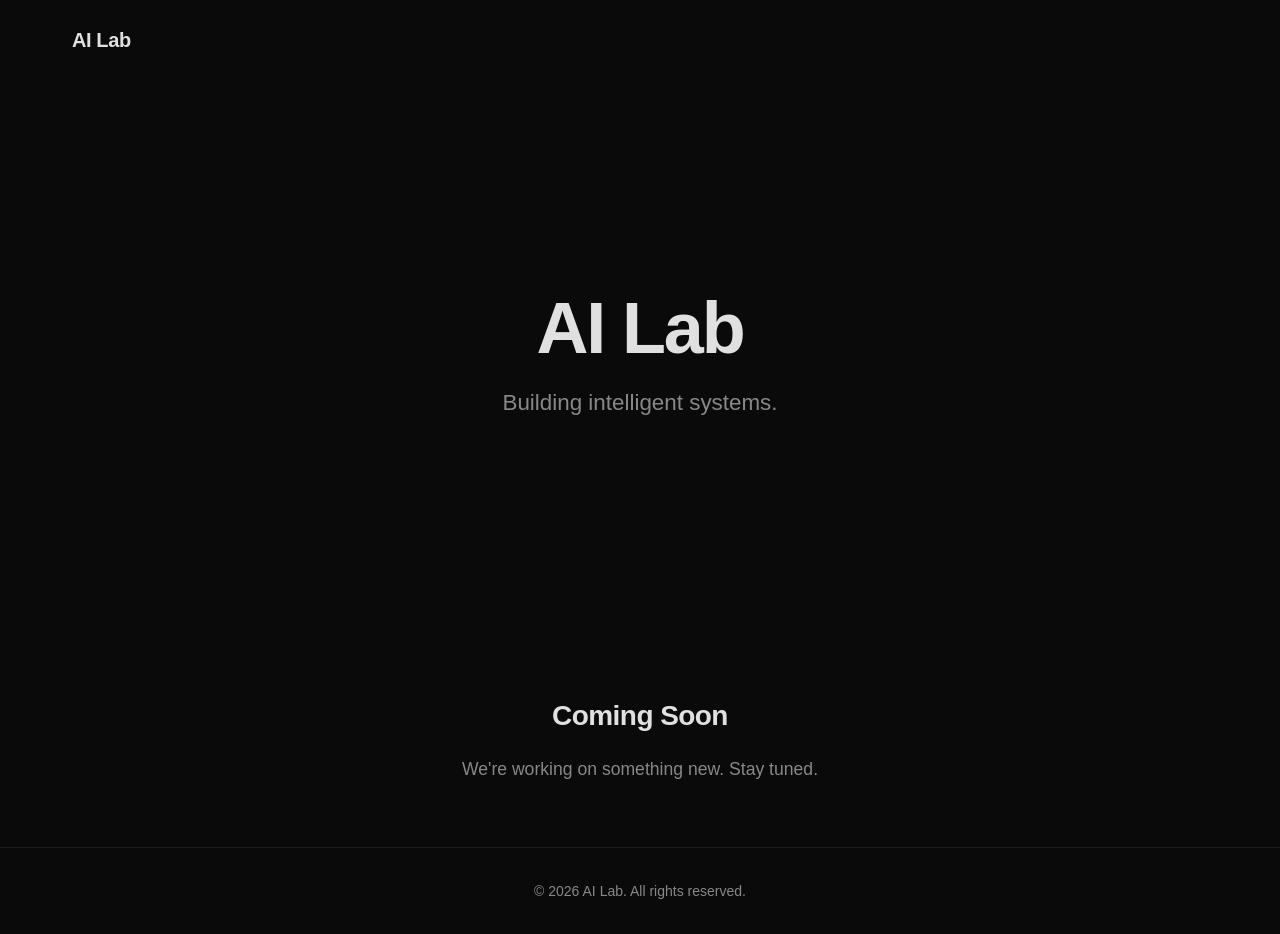
==== index.html @ d84a4713 "Initial site — pure HTML/CSS landing page" ====
<!DOCTYPE html>
<html lang="en">
<head>
  <meta charset="UTF-8">
  <meta name="viewport" content="width=device-width, initial-scale=1.0">
  <title>AI Lab</title>
  <meta name="description" content="AI Lab — Building intelligent systems.">
  <link rel="stylesheet" href="css/style.css">
</head>
<body>
  <header class="hero">
    <nav class="nav">
      <a href="/" class="nav-logo">AI Lab</a>
    </nav>
    <div class="hero-content">
      <h1>AI Lab</h1>
      <p class="hero-subtitle">Building intelligent systems.</p>
    </div>
  </header>

  <main>
    <section class="section">
      <div class="container">
        <h2>Coming Soon</h2>
        <p>We're working on something new. Stay tuned.</p>
      </div>
    </section>
  </main>

  <footer class="footer">
    <div class="container">
      <p>&copy; 2026 AI Lab. All rights reserved.</p>
    </div>
  </footer>
</body>
</html>
---- css/style.css ----
/* Reset */
*, *::before, *::after {
  margin: 0;
  padding: 0;
  box-sizing: border-box;
}

:root {
  --color-bg: #0a0a0a;
  --color-surface: #111111;
  --color-text: #e0e0e0;
  --color-text-muted: #888888;
  --color-accent: #3b82f6;
  --font-sans: -apple-system, BlinkMacSystemFont, 'Segoe UI', Roboto, sans-serif;
  --font-mono: 'SF Mono', 'Fira Code', monospace;
}

html {
  font-size: 16px;
  scroll-behavior: smooth;
}

body {
  font-family: var(--font-sans);
  background: var(--color-bg);
  color: var(--color-text);
  line-height: 1.6;
  min-height: 100vh;
  display: flex;
  flex-direction: column;
}

/* Nav */
.nav {
  display: flex;
  align-items: center;
  justify-content: space-between;
  padding: 1.5rem 2rem;
  max-width: 1200px;
  margin: 0 auto;
  width: 100%;
}

.nav-logo {
  font-size: 1.25rem;
  font-weight: 700;
  color: var(--color-text);
  text-decoration: none;
  letter-spacing: -0.02em;
}

/* Hero */
.hero {
  min-height: 70vh;
  display: flex;
  flex-direction: column;
}

.hero-content {
  flex: 1;
  display: flex;
  flex-direction: column;
  align-items: center;
  justify-content: center;
  text-align: center;
  padding: 2rem;
}

.hero h1 {
  font-size: clamp(2.5rem, 6vw, 4.5rem);
  font-weight: 800;
  letter-spacing: -0.03em;
  line-height: 1.1;
  margin-bottom: 1rem;
}

.hero-subtitle {
  font-size: clamp(1.1rem, 2vw, 1.4rem);
  color: var(--color-text-muted);
  max-width: 500px;
}

/* Sections */
.section {
  padding: 4rem 2rem;
}

.container {
  max-width: 800px;
  margin: 0 auto;
  text-align: center;
}

.container h2 {
  font-size: 1.75rem;
  font-weight: 700;
  margin-bottom: 1rem;
  letter-spacing: -0.02em;
}

.container p {
  color: var(--color-text-muted);
  font-size: 1.1rem;
}

/* Footer */
.footer {
  margin-top: auto;
  padding: 2rem;
  border-top: 1px solid #1a1a1a;
}

.footer .container {
  text-align: center;
}

.footer p {
  color: var(--color-text-muted);
  font-size: 0.875rem;
}

/* Responsive */
@media (max-width: 640px) {
  .nav {
    padding: 1rem 1.25rem;
  }

  .section {
    padding: 3rem 1.25rem;
  }
}
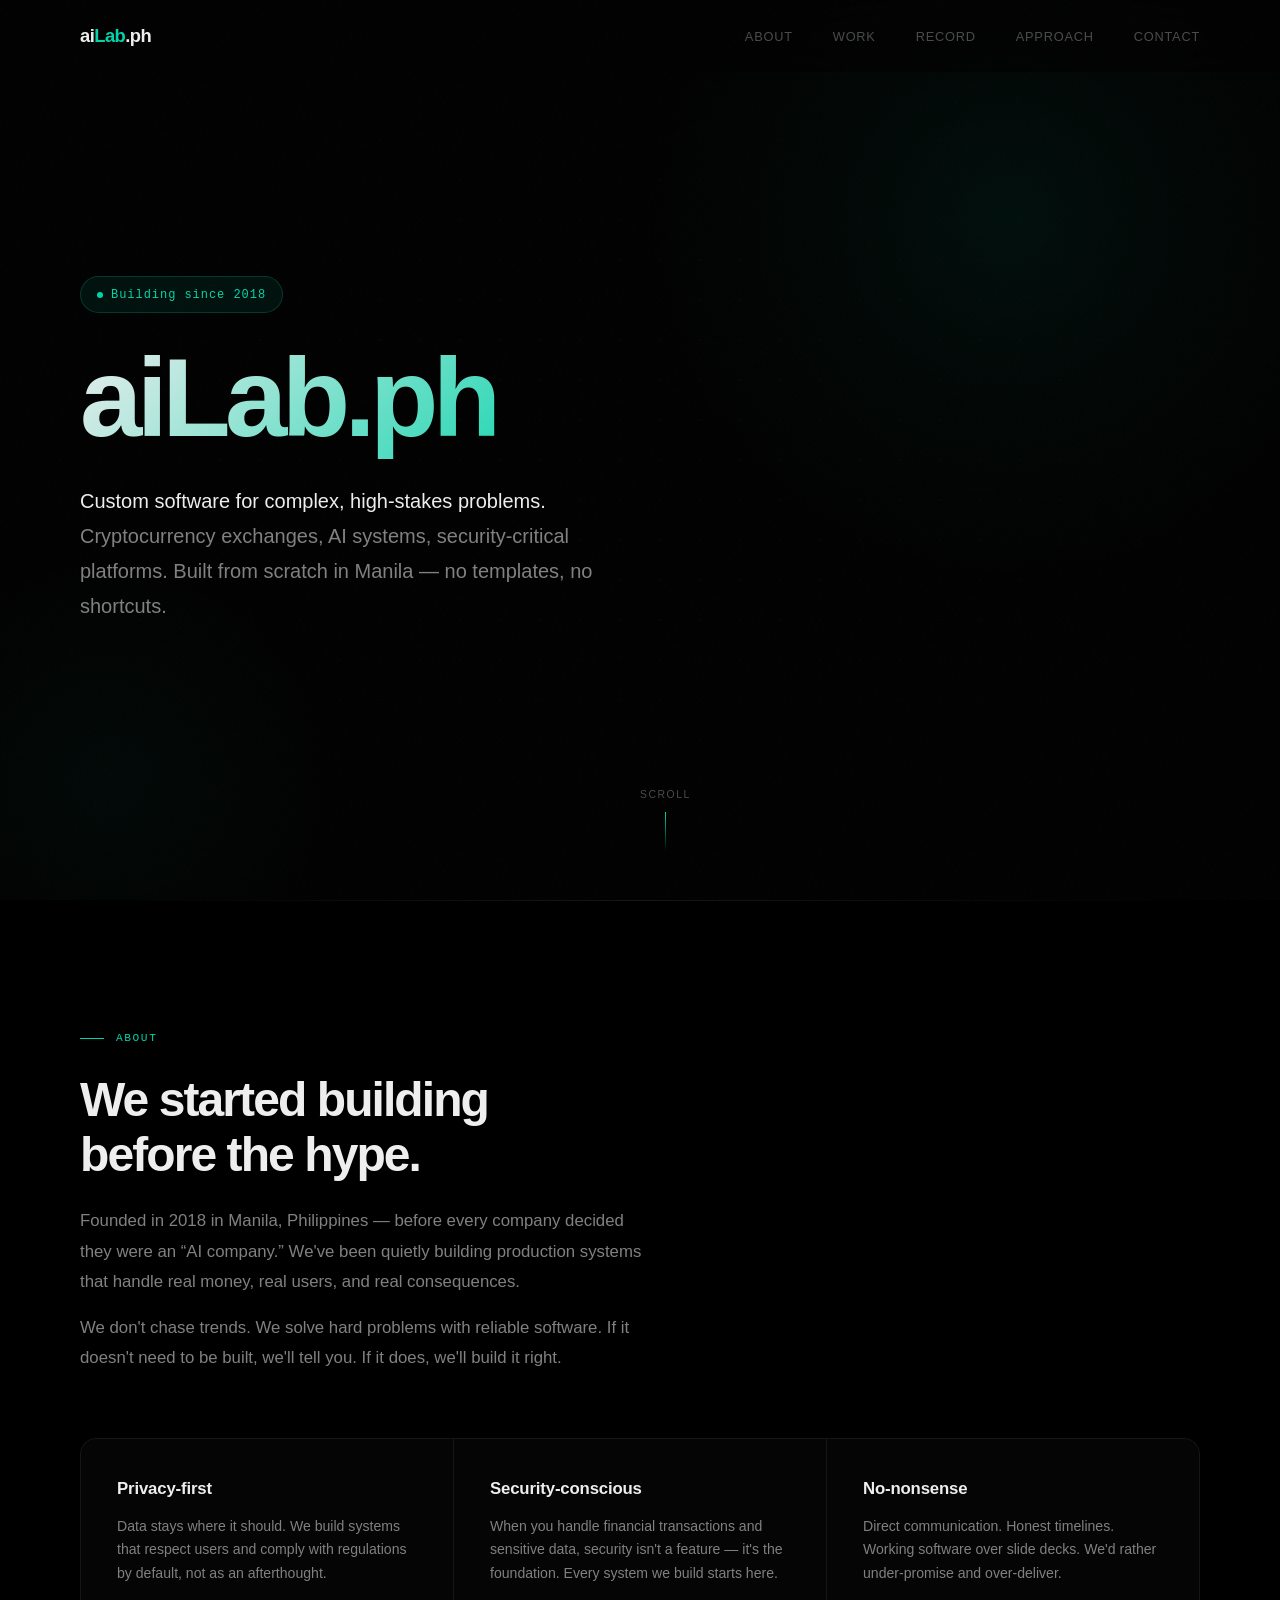
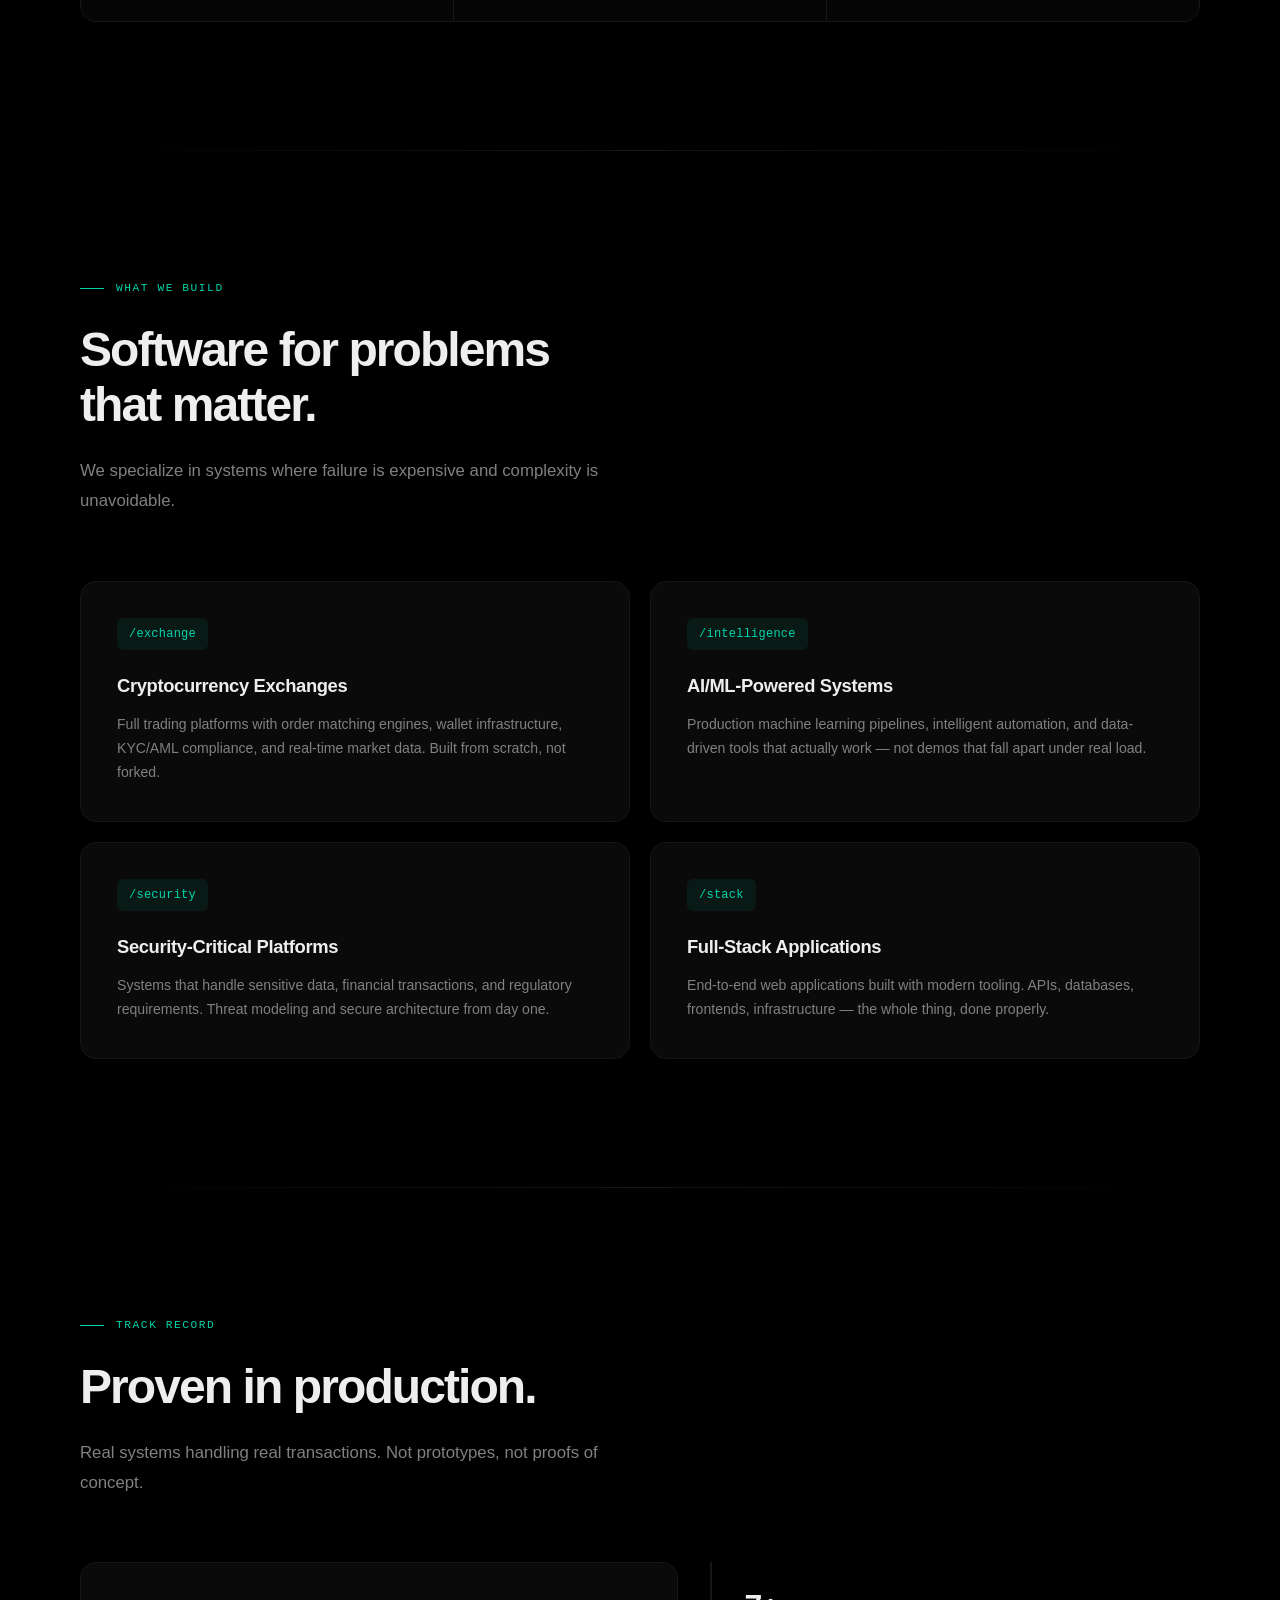
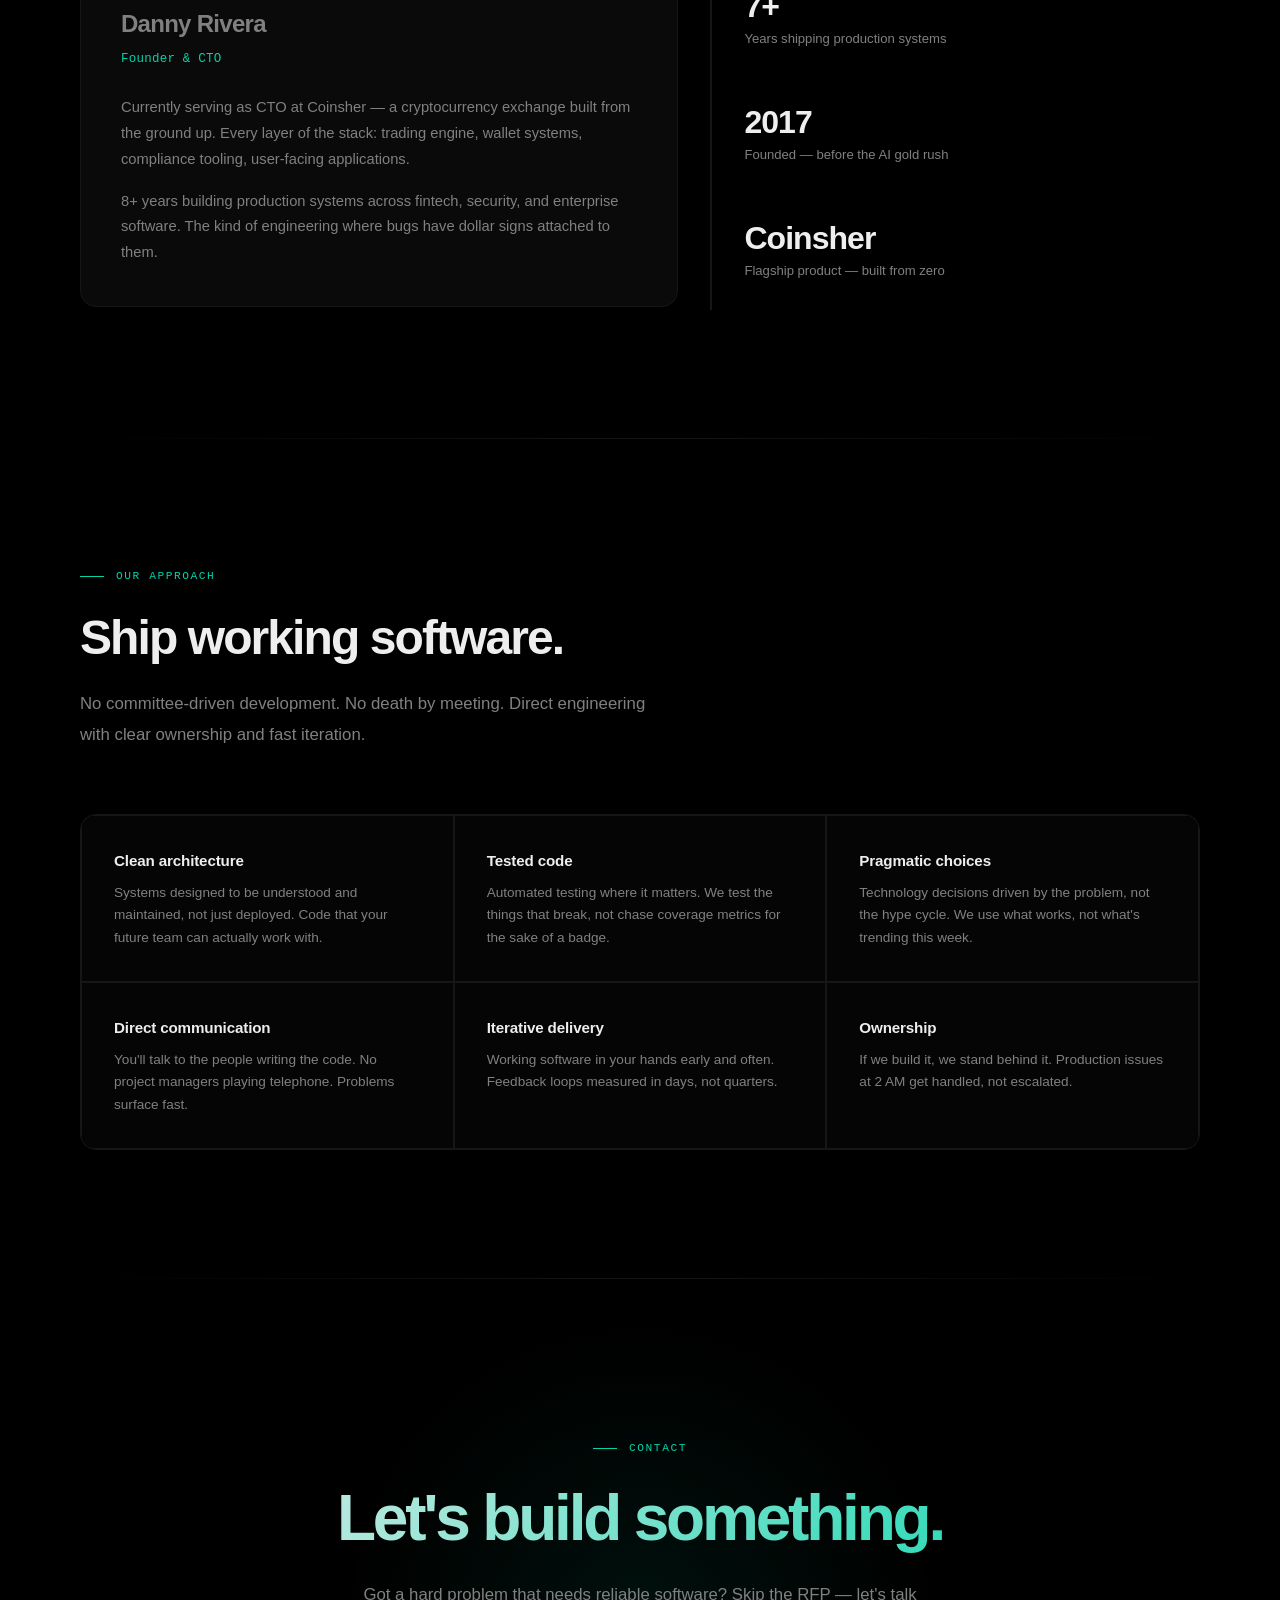
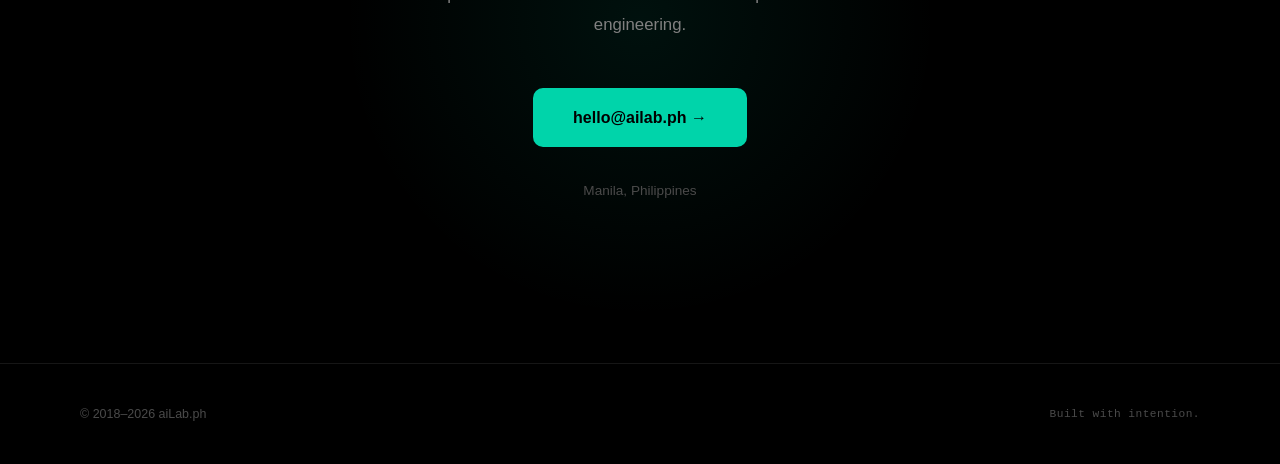
==== commit 24f9d0d5: "Initial commit: aiLab.ph single-page website Pure HTML + CSS + vanilla JS. No build step, no depende" ====
--- a/index.html
+++ b/index.html
@@ -1,36 +1,1232 @@
 <!DOCTYPE html>
 <html lang="en">
 <head>
-  <meta charset="UTF-8">
-  <meta name="viewport" content="width=device-width, initial-scale=1.0">
-  <title>AI Lab</title>
-  <meta name="description" content="AI Lab — Building intelligent systems.">
-  <link rel="stylesheet" href="css/style.css">
+    <meta charset="UTF-8">
+    <meta name="viewport" content="width=device-width, initial-scale=1.0">
+    <title>aiLab.ph — Building serious software since 2018</title>
+    <meta name="description" content="aiLab.ph builds custom software for complex, high-stakes problems. Founded 2018 in Manila, Philippines. Privacy-first, security-conscious, no-nonsense engineering.">
+    <meta name="theme-color" content="#000000">
+    <meta property="og:title" content="aiLab.ph — Building serious software since 2018">
+    <meta property="og:description" content="Custom software for complex, high-stakes problems. Privacy-first, security-conscious, no-nonsense engineering.">
+    <meta property="og:type" content="website">
+    <meta property="og:url" content="https://ailab.ph">
+    <link rel="canonical" href="https://ailab.ph">
+    <link rel="icon" href="data:image/svg+xml,<svg xmlns='http://www.w3.org/2000/svg' viewBox='0 0 32 32'><rect width='32' height='32' rx='6' fill='%23000'/><text x='16' y='22' font-size='18' font-weight='700' fill='%2300d4aa' text-anchor='middle' font-family='sans-serif'>a</text></svg>">
+    <link rel="preconnect" href="https://api.fontshare.com" crossorigin>
+    <link href="https://api.fontshare.com/v2/css?f[]=satoshi@300,400,500,700,900&display=swap" rel="stylesheet">
+    <style>
+        /* ══════════════════════════════════════════
+           aiLab.ph — Dark OLED Luxury
+           Aesthetic: Cinematic, premium, technical
+           Font: Satoshi (fontshare.com)
+           ══════════════════════════════════════════ */
+
+        *, *::before, *::after {
+            margin: 0;
+            padding: 0;
+            box-sizing: border-box;
+        }
+
+        :root {
+            --black: #000000;
+            --bg: #050505;
+            --bg-card: #0a0a0a;
+            --bg-card-hover: #0f0f0f;
+            --border: #161616;
+            --border-hover: #222222;
+            --text: #eeeeee;
+            --text-secondary: #808080;
+            --text-dim: #4a4a4a;
+            --accent: #00d4aa;
+            --accent-soft: rgba(0, 212, 170, 0.08);
+            --accent-glow: rgba(0, 212, 170, 0.15);
+            --accent-bright: #33f0c8;
+            --font: 'Satoshi', -apple-system, BlinkMacSystemFont, 'Segoe UI', sans-serif;
+            --font-mono: 'SF Mono', 'Fira Code', 'JetBrains Mono', Menlo, Consolas, monospace;
+            --max-w: 1120px;
+            --ease-out: cubic-bezier(0.16, 1, 0.3, 1);
+            --ease-spring: cubic-bezier(0.34, 1.56, 0.64, 1);
+        }
+
+        html {
+            scroll-behavior: smooth;
+            -webkit-text-size-adjust: 100%;
+        }
+
+        body {
+            font-family: var(--font);
+            background: var(--black);
+            color: var(--text);
+            line-height: 1.7;
+            font-size: 16px;
+            font-weight: 400;
+            overflow-x: hidden;
+            -webkit-font-smoothing: antialiased;
+            -moz-osx-font-smoothing: grayscale;
+        }
+
+        /* ── Film grain overlay ── */
+        body::after {
+            content: '';
+            position: fixed;
+            inset: 0;
+            pointer-events: none;
+            z-index: 9999;
+            opacity: 0.025;
+            background-image: url("data:image/svg+xml,%3Csvg viewBox='0 0 512 512' xmlns='http://www.w3.org/2000/svg'%3E%3Cfilter id='n'%3E%3CfeTurbulence type='fractalNoise' baseFrequency='0.75' numOctaves='4' stitchTiles='stitch'/%3E%3C/filter%3E%3Crect width='100%25' height='100%25' filter='url(%23n)'/%3E%3C/svg%3E");
+            background-size: 256px 256px;
+        }
+
+        /* ── Focus & accessibility ── */
+        :focus { outline: none; }
+        :focus-visible {
+            outline: 2px solid var(--accent);
+            outline-offset: 3px;
+            border-radius: 4px;
+        }
+
+        .skip-link {
+            position: absolute;
+            top: -100%;
+            left: 16px;
+            z-index: 200;
+            padding: 0.75rem 1.5rem;
+            background: var(--accent);
+            color: var(--black);
+            font-weight: 700;
+            font-size: 0.875rem;
+            border-radius: 0 0 8px 8px;
+            text-decoration: none;
+        }
+        .skip-link:focus { top: 0; }
+
+        /* ── Reveal system ── */
+        .reveal {
+            opacity: 0;
+            transform: translateY(32px);
+            transition: opacity 0.8s var(--ease-out), transform 0.8s var(--ease-out);
+        }
+        .reveal.visible {
+            opacity: 1;
+            transform: translateY(0);
+        }
+        .reveal-stagger {
+            opacity: 0;
+            transform: translateY(24px);
+            transition: opacity 0.7s var(--ease-out), transform 0.7s var(--ease-out);
+        }
+        .reveal-stagger.visible {
+            opacity: 1;
+            transform: translateY(0);
+        }
+
+        /* ══════════════════════════
+           NAVIGATION
+           ══════════════════════════ */
+        nav {
+            position: fixed;
+            top: 0;
+            left: 0;
+            right: 0;
+            z-index: 100;
+            padding: 0 2rem;
+            height: 72px;
+            display: flex;
+            align-items: center;
+            background: rgba(0, 0, 0, 0.6);
+            backdrop-filter: blur(20px) saturate(1.8);
+            -webkit-backdrop-filter: blur(20px) saturate(1.8);
+            border-bottom: 1px solid transparent;
+            transition: background 0.4s ease, border-color 0.4s ease;
+        }
+
+        nav.scrolled {
+            background: rgba(0, 0, 0, 0.9);
+            border-bottom-color: var(--border);
+        }
+
+        .nav-inner {
+            max-width: var(--max-w);
+            margin: 0 auto;
+            width: 100%;
+            display: flex;
+            justify-content: space-between;
+            align-items: center;
+        }
+
+        .logo {
+            font-size: 1.15rem;
+            font-weight: 700;
+            letter-spacing: -0.03em;
+            color: var(--text);
+            text-decoration: none;
+            padding: 0.5rem 0;
+            min-height: 44px;
+            display: flex;
+            align-items: center;
+        }
+        .logo:hover { opacity: 0.8; }
+        .logo span { color: var(--accent); }
+
+        .nav-links {
+            display: flex;
+            gap: 2.5rem;
+            list-style: none;
+        }
+
+        .nav-links a {
+            color: var(--text-dim);
+            text-decoration: none;
+            font-size: 0.8rem;
+            font-weight: 500;
+            letter-spacing: 0.06em;
+            text-transform: uppercase;
+            transition: color 0.3s ease;
+            position: relative;
+        }
+
+        .nav-links a::after {
+            content: '';
+            position: absolute;
+            bottom: -4px;
+            left: 0;
+            width: 0;
+            height: 1px;
+            background: var(--accent);
+            transition: width 0.3s var(--ease-out);
+        }
+
+        .nav-links a:hover { color: var(--text); }
+        .nav-links a:hover::after { width: 100%; }
+        .nav-links a.active { color: var(--accent); }
+        .nav-links a.active::after { width: 100%; }
+
+        /* ══════════════════════════
+           HERO — Cinematic entrance
+           ══════════════════════════ */
+        .hero {
+            min-height: 100vh;
+            display: flex;
+            align-items: center;
+            position: relative;
+            overflow: hidden;
+            padding: 0 2rem;
+        }
+
+        /* Animated mesh gradient */
+        .hero::before {
+            content: '';
+            position: absolute;
+            top: -20%;
+            right: -10%;
+            width: 800px;
+            height: 800px;
+            background: radial-gradient(
+                ellipse at center,
+                rgba(0, 212, 170, 0.07) 0%,
+                rgba(0, 212, 170, 0.03) 30%,
+                transparent 70%
+            );
+            animation: meshFloat 12s ease-in-out infinite alternate;
+            pointer-events: none;
+        }
+
+        .hero::after {
+            content: '';
+            position: absolute;
+            bottom: -20%;
+            left: -15%;
+            width: 600px;
+            height: 600px;
+            background: radial-gradient(
+                ellipse at center,
+                rgba(0, 212, 170, 0.04) 0%,
+                transparent 60%
+            );
+            animation: meshFloat 10s ease-in-out 2s infinite alternate-reverse;
+            pointer-events: none;
+        }
+
+        @keyframes meshFloat {
+            0% { transform: translate(0, 0) scale(1); opacity: 0.6; }
+            100% { transform: translate(30px, -20px) scale(1.1); opacity: 1; }
+        }
+
+        /* Dot grid */
+        .hero-grid {
+            position: absolute;
+            inset: 0;
+            background-image: radial-gradient(circle, rgba(255,255,255,0.02) 1px, transparent 1px);
+            background-size: 40px 40px;
+            mask-image: radial-gradient(ellipse 70% 60% at 50% 50%, black 30%, transparent 100%);
+            -webkit-mask-image: radial-gradient(ellipse 70% 60% at 50% 50%, black 30%, transparent 100%);
+            pointer-events: none;
+        }
+
+        .hero-content {
+            position: relative;
+            z-index: 1;
+            max-width: var(--max-w);
+            margin: 0 auto;
+            width: 100%;
+            padding: 6rem 0;
+        }
+
+        /* Hero entrance */
+        .hero .badge,
+        .hero h1,
+        .hero .tagline {
+            opacity: 0;
+            transform: translateY(24px);
+        }
+
+        .hero.loaded .badge {
+            animation: fadeUp 0.9s var(--ease-out) 0.1s forwards;
+        }
+        .hero.loaded h1 {
+            animation: fadeUp 0.9s var(--ease-out) 0.3s forwards;
+        }
+        .hero.loaded .tagline {
+            animation: fadeUp 0.9s var(--ease-out) 0.6s forwards;
+        }
+
+        @keyframes fadeUp {
+            to { opacity: 1; transform: translateY(0); }
+        }
+
+        .hero .badge {
+            display: inline-flex;
+            align-items: center;
+            gap: 0.5rem;
+            font-family: var(--font-mono);
+            font-size: 0.75rem;
+            letter-spacing: 0.08em;
+            color: var(--accent);
+            padding: 0.45rem 1rem;
+            border: 1px solid rgba(0, 212, 170, 0.2);
+            border-radius: 100px;
+            background: var(--accent-soft);
+            margin-bottom: 2rem;
+        }
+
+        .badge-dot {
+            width: 6px;
+            height: 6px;
+            border-radius: 50%;
+            background: var(--accent);
+            animation: pulse 2s ease-in-out infinite;
+        }
+
+        @keyframes pulse {
+            0%, 100% { opacity: 1; }
+            50% { opacity: 0.3; }
+        }
+
+        .hero h1 {
+            font-size: clamp(3.5rem, 9vw, 7rem);
+            font-weight: 900;
+            letter-spacing: -0.05em;
+            line-height: 0.95;
+            margin-bottom: 2rem;
+            max-width: 800px;
+        }
+
+        .hero h1 .text-gradient {
+            background: linear-gradient(135deg, var(--text) 0%, var(--accent) 40%, var(--accent-bright) 60%, var(--text) 100%);
+            background-size: 300% 300%;
+            -webkit-background-clip: text;
+            -webkit-text-fill-color: transparent;
+            background-clip: text;
+            animation: shimmer 8s ease-in-out infinite;
+        }
+
+        @keyframes shimmer {
+            0%, 100% { background-position: 0% 50%; }
+            50% { background-position: 100% 50%; }
+        }
+
+        .hero .tagline {
+            font-size: clamp(1.05rem, 2vw, 1.25rem);
+            font-weight: 400;
+            color: var(--text-secondary);
+            max-width: 520px;
+            line-height: 1.75;
+        }
+
+        .hero .tagline strong {
+            color: var(--text);
+            font-weight: 500;
+        }
+
+        /* ── Scroll indicator ── */
+        .scroll-hint {
+            position: absolute;
+            bottom: 3rem;
+            left: 50%;
+            transform: translateX(-50%);
+            display: flex;
+            flex-direction: column;
+            align-items: center;
+            gap: 0.5rem;
+            opacity: 0;
+            animation: fadeUp 1s var(--ease-out) 1.2s forwards;
+        }
+
+        .scroll-hint span {
+            font-size: 0.65rem;
+            font-weight: 500;
+            letter-spacing: 0.15em;
+            text-transform: uppercase;
+            color: var(--text-dim);
+        }
+
+        .scroll-line {
+            width: 1px;
+            height: 40px;
+            background: linear-gradient(to bottom, var(--accent), transparent);
+            animation: scrollPulse 2s ease-in-out infinite;
+        }
+
+        @keyframes scrollPulse {
+            0%, 100% { opacity: 0.3; transform: scaleY(0.6); transform-origin: top; }
+            50% { opacity: 1; transform: scaleY(1); }
+        }
+
+        /* ══════════════════════════
+           SECTIONS — Common
+           ══════════════════════════ */
+        section {
+            padding: 8rem 2rem;
+            position: relative;
+        }
+
+        .container {
+            max-width: var(--max-w);
+            margin: 0 auto;
+        }
+
+        .section-label {
+            font-family: var(--font-mono);
+            font-size: 0.7rem;
+            font-weight: 500;
+            color: var(--accent);
+            text-transform: uppercase;
+            letter-spacing: 0.14em;
+            margin-bottom: 1.5rem;
+            display: flex;
+            align-items: center;
+            gap: 0.75rem;
+        }
+
+        .section-label::before {
+            content: '';
+            width: 24px;
+            height: 1px;
+            background: var(--accent);
+        }
+
+        .section-heading {
+            font-size: clamp(2rem, 4.5vw, 3rem);
+            font-weight: 700;
+            letter-spacing: -0.04em;
+            line-height: 1.15;
+            margin-bottom: 1.5rem;
+        }
+
+        .section-text {
+            color: var(--text-secondary);
+            max-width: 580px;
+            font-size: 1.05rem;
+            line-height: 1.8;
+        }
+
+        .section-text + .section-text {
+            margin-top: 1rem;
+        }
+
+        /* ── Divider ── */
+        .divider {
+            max-width: var(--max-w);
+            margin: 0 auto;
+            height: 1px;
+            background: linear-gradient(90deg, transparent, var(--border) 50%, transparent);
+        }
+
+        /* ══════════════════════════
+           ABOUT
+           ══════════════════════════ */
+        .about .highlights {
+            display: grid;
+            grid-template-columns: repeat(3, 1fr);
+            gap: 1px;
+            margin-top: 4rem;
+            background: var(--border);
+            border: 1px solid var(--border);
+            border-radius: 16px;
+            overflow: hidden;
+        }
+
+        .highlight-card {
+            padding: 2.25rem;
+            background: var(--bg);
+            position: relative;
+            overflow: hidden;
+            transition: background 0.4s ease;
+        }
+
+        .highlight-card::before {
+            content: '';
+            position: absolute;
+            inset: 0;
+            background: radial-gradient(
+                600px circle at var(--mouse-x, 50%) var(--mouse-y, 50%),
+                var(--accent-soft),
+                transparent 50%
+            );
+            opacity: 0;
+            transition: opacity 0.4s ease;
+            pointer-events: none;
+        }
+
+        .highlight-card:hover { background: var(--bg-card); }
+        .highlight-card:hover::before { opacity: 1; }
+
+        .highlight-card h3 {
+            font-size: 1.05rem;
+            font-weight: 700;
+            margin-bottom: 0.75rem;
+            color: var(--text);
+            letter-spacing: -0.01em;
+        }
+
+        .highlight-card p {
+            font-size: 0.88rem;
+            color: var(--text-secondary);
+            line-height: 1.65;
+        }
+
+        /* ══════════════════════════
+           WHAT WE BUILD
+           ══════════════════════════ */
+        .builds-grid {
+            display: grid;
+            grid-template-columns: repeat(2, 1fr);
+            gap: 1.25rem;
+            margin-top: 4rem;
+        }
+
+        .build-item {
+            padding: 2.25rem;
+            background: var(--bg-card);
+            border: 1px solid var(--border);
+            border-radius: 16px;
+            position: relative;
+            overflow: hidden;
+            transition: border-color 0.4s ease, transform 0.4s var(--ease-out), box-shadow 0.4s ease;
+        }
+
+        .build-item::before {
+            content: '';
+            position: absolute;
+            inset: 0;
+            background: radial-gradient(
+                500px circle at var(--mouse-x, 50%) var(--mouse-y, 50%),
+                var(--accent-soft),
+                transparent 45%
+            );
+            opacity: 0;
+            transition: opacity 0.4s ease;
+            pointer-events: none;
+        }
+
+        .build-item:hover {
+            border-color: var(--border-hover);
+            transform: translateY(-4px);
+            box-shadow: 0 16px 48px rgba(0, 0, 0, 0.5), 0 0 0 1px var(--border-hover);
+        }
+
+        .build-item:hover::before { opacity: 1; }
+
+        .build-icon {
+            font-family: var(--font-mono);
+            font-size: 0.75rem;
+            font-weight: 500;
+            color: var(--accent);
+            padding: 0.35rem 0.75rem;
+            background: var(--accent-soft);
+            border-radius: 6px;
+            display: inline-block;
+            margin-bottom: 1.25rem;
+            letter-spacing: 0.02em;
+        }
+
+        .build-item h3 {
+            font-size: 1.15rem;
+            font-weight: 700;
+            margin-bottom: 0.75rem;
+            letter-spacing: -0.02em;
+        }
+
+        .build-item p {
+            font-size: 0.88rem;
+            color: var(--text-secondary);
+            line-height: 1.7;
+        }
+
+        /* ══════════════════════════
+           TRACK RECORD
+           ══════════════════════════ */
+        .record-content {
+            display: grid;
+            grid-template-columns: 1.1fr 0.9fr;
+            gap: 2rem;
+            margin-top: 4rem;
+            align-items: start;
+        }
+
+        .profile {
+            padding: 2.5rem;
+            background: var(--bg-card);
+            border: 1px solid var(--border);
+            border-radius: 16px;
+            transition: border-color 0.3s ease;
+        }
+
+        .profile:hover { border-color: var(--border-hover); }
+
+        .profile .name {
+            font-size: 1.5rem;
+            font-weight: 700;
+            letter-spacing: -0.03em;
+            margin-bottom: 0.25rem;
+        }
+
+        .profile .role {
+            font-family: var(--font-mono);
+            font-size: 0.78rem;
+            font-weight: 500;
+            color: var(--accent);
+            letter-spacing: 0.02em;
+            margin-bottom: 1.5rem;
+        }
+
+        .profile p {
+            font-size: 0.92rem;
+            color: var(--text-secondary);
+            line-height: 1.75;
+        }
+
+        .stats {
+            display: flex;
+            flex-direction: column;
+            gap: 0;
+        }
+
+        .stat-item {
+            padding: 1.75rem 2rem;
+            border-left: 2px solid var(--border);
+            transition: border-color 0.3s ease, transform 0.3s var(--ease-out);
+        }
+
+        .stat-item:hover {
+            border-left-color: var(--accent);
+            transform: translateX(6px);
+        }
+
+        .stat-value {
+            font-size: 2rem;
+            font-weight: 900;
+            color: var(--text);
+            letter-spacing: -0.03em;
+            line-height: 1;
+            font-variant-numeric: tabular-nums;
+        }
+
+        .stat-label {
+            font-size: 0.82rem;
+            color: var(--text-secondary);
+            margin-top: 0.35rem;
+        }
+
+        /* ══════════════════════════
+           APPROACH
+           ══════════════════════════ */
+        .approach-list {
+            margin-top: 4rem;
+            display: grid;
+            grid-template-columns: repeat(3, 1fr);
+            gap: 0;
+            border: 1px solid var(--border);
+            border-radius: 16px;
+            overflow: hidden;
+            background: var(--border);
+        }
+
+        .approach-item {
+            padding: 2rem;
+            background: var(--bg);
+            border: 0.5px solid var(--border);
+            transition: background 0.3s ease;
+        }
+
+        .approach-item:hover {
+            background: var(--bg-card);
+        }
+
+        .approach-item h3 {
+            font-size: 0.95rem;
+            font-weight: 700;
+            margin-bottom: 0.5rem;
+            letter-spacing: -0.01em;
+            transition: color 0.3s ease;
+        }
+
+        .approach-item:hover h3 {
+            color: var(--accent);
+        }
+
+        .approach-item p {
+            font-size: 0.85rem;
+            color: var(--text-secondary);
+            line-height: 1.65;
+        }
+
+        /* ══════════════════════════
+           CONTACT — Cinematic CTA
+           ══════════════════════════ */
+        .contact {
+            text-align: center;
+            padding: 10rem 2rem;
+            position: relative;
+            overflow: hidden;
+        }
+
+        .contact::before {
+            content: '';
+            position: absolute;
+            top: 50%;
+            left: 50%;
+            transform: translate(-50%, -50%);
+            width: 600px;
+            height: 600px;
+            background: radial-gradient(circle, var(--accent-soft) 0%, transparent 70%);
+            pointer-events: none;
+        }
+
+        .contact .container {
+            position: relative;
+            z-index: 1;
+        }
+
+        .contact .section-label {
+            justify-content: center;
+        }
+
+        .contact .section-heading {
+            font-size: clamp(2.5rem, 6vw, 4rem);
+            letter-spacing: -0.05em;
+            background: linear-gradient(135deg, var(--text), var(--accent));
+            -webkit-background-clip: text;
+            -webkit-text-fill-color: transparent;
+            background-clip: text;
+        }
+
+        .contact .section-text {
+            margin: 0 auto 3rem;
+            text-align: center;
+        }
+
+        .contact-email {
+            display: inline-flex;
+            align-items: center;
+            gap: 0.5rem;
+            font-size: 1rem;
+            font-weight: 600;
+            color: var(--black);
+            background: var(--accent);
+            text-decoration: none;
+            padding: 1rem 2.5rem;
+            border-radius: 10px;
+            transition: transform 0.3s var(--ease-out), box-shadow 0.3s ease, background 0.3s ease;
+        }
+
+        .contact-email:hover {
+            transform: translateY(-2px);
+            background: var(--accent-bright);
+            box-shadow: 0 0 40px rgba(0, 212, 170, 0.3), 0 8px 32px rgba(0, 0, 0, 0.4);
+        }
+
+        .contact .location {
+            margin-top: 2rem;
+            font-size: 0.85rem;
+            color: var(--text-dim);
+            font-weight: 500;
+        }
+
+        /* ══════════════════════════
+           FOOTER
+           ══════════════════════════ */
+        footer {
+            padding: 2.5rem 2rem;
+            border-top: 1px solid var(--border);
+        }
+
+        .footer-inner {
+            max-width: var(--max-w);
+            margin: 0 auto;
+            display: flex;
+            justify-content: space-between;
+            align-items: center;
+        }
+
+        .copyright {
+            font-size: 0.78rem;
+            color: var(--text-dim);
+            font-weight: 500;
+        }
+
+        .built-with {
+            font-size: 0.7rem;
+            color: var(--text-dim);
+            font-family: var(--font-mono);
+            letter-spacing: 0.04em;
+        }
+
+        /* ══════════════════════════
+           RESPONSIVE — Tablet
+           ══════════════════════════ */
+        @media (max-width: 900px) {
+            section { padding: 6rem 1.5rem; }
+
+            .about .highlights {
+                grid-template-columns: 1fr;
+            }
+
+            .builds-grid {
+                grid-template-columns: 1fr;
+            }
+
+            .record-content {
+                grid-template-columns: 1fr;
+                gap: 2rem;
+            }
+
+            .approach-list {
+                grid-template-columns: repeat(2, 1fr);
+            }
+
+            .contact { padding: 7rem 1.5rem; }
+        }
+
+        @media (max-width: 680px) {
+            nav .nav-links { display: none; }
+        }
+
+        /* ══════════════════════════
+           RESPONSIVE — Mobile
+           ══════════════════════════ */
+        @media (max-width: 480px) {
+            section { padding: 4.5rem 1.25rem; }
+            nav { padding: 0 1.25rem; }
+
+            .hero {
+                min-height: auto;
+                padding-top: 8rem;
+                padding-bottom: 4rem;
+            }
+
+            .hero h1 {
+                font-size: clamp(2.5rem, 12vw, 3.5rem);
+            }
+
+            .approach-list {
+                grid-template-columns: 1fr;
+            }
+
+            .footer-inner {
+                flex-direction: column;
+                gap: 0.75rem;
+                text-align: center;
+            }
+
+            .contact { padding: 5rem 1.25rem; }
+        }
+
+        /* ══════════════════════════
+           prefers-reduced-motion
+           ══════════════════════════ */
+        @media (prefers-reduced-motion: reduce) {
+            *, *::before, *::after {
+                animation-duration: 0.01ms !important;
+                animation-iteration-count: 1 !important;
+                transition-duration: 0.01ms !important;
+            }
+            html { scroll-behavior: auto; }
+            .reveal, .reveal-stagger { opacity: 1; transform: none; }
+            .hero .badge, .hero h1, .hero .tagline { opacity: 1; transform: none; }
+        }
+    </style>
+    <noscript>
+        <style>
+            .reveal, .reveal-stagger { opacity: 1 !important; transform: none !important; }
+            .hero .badge, .hero h1, .hero .tagline { opacity: 1 !important; transform: none !important; }
+        </style>
+    </noscript>
 </head>
 <body>
-  <header class="hero">
-    <nav class="nav">
-      <a href="/" class="nav-logo">AI Lab</a>
+
+    <a href="#main-content" class="skip-link">Skip to content</a>
+
+    <!-- Navigation -->
+    <nav>
+        <div class="nav-inner">
+            <a href="#" class="logo">ai<span>Lab</span>.ph</a>
+            <ul class="nav-links">
+                <li><a href="#about">About</a></li>
+                <li><a href="#work">Work</a></li>
+                <li><a href="#track-record">Record</a></li>
+                <li><a href="#approach">Approach</a></li>
+                <li><a href="#contact">Contact</a></li>
+            </ul>
+        </div>
     </nav>
-    <div class="hero-content">
-      <h1>AI Lab</h1>
-      <p class="hero-subtitle">Building intelligent systems.</p>
-    </div>
-  </header>
-
-  <main>
-    <section class="section">
-      <div class="container">
-        <h2>Coming Soon</h2>
-        <p>We're working on something new. Stay tuned.</p>
-      </div>
+
+    <main id="main-content">
+
+    <!-- Hero -->
+    <section class="hero" id="hero">
+        <div class="hero-grid"></div>
+        <div class="hero-content">
+            <div class="badge"><span class="badge-dot"></span> Building since 2018</div>
+            <h1><span class="text-gradient">aiLab.ph</span></h1>
+            <p class="tagline">
+                <strong>Custom software for complex, high-stakes problems.</strong>
+                Cryptocurrency exchanges, AI systems, security-critical platforms. Built from scratch in Manila — no templates, no shortcuts.
+            </p>
+        </div>
+        <div class="scroll-hint">
+            <span>Scroll</span>
+            <div class="scroll-line"></div>
+        </div>
     </section>
-  </main>
-
-  <footer class="footer">
-    <div class="container">
-      <p>&copy; 2026 AI Lab. All rights reserved.</p>
-    </div>
-  </footer>
+
+    <div class="divider"></div>
+
+    <!-- About -->
+    <section class="about" id="about">
+        <div class="container">
+            <div class="reveal">
+                <p class="section-label">About</p>
+                <h2 class="section-heading">We started building<br>before the hype.</h2>
+                <p class="section-text">
+                    Founded in 2018 in Manila, Philippines &mdash; before every company decided they were an &ldquo;AI company.&rdquo; We've been quietly building production systems that handle real money, real users, and real consequences.
+                </p>
+                <p class="section-text">
+                    We don't chase trends. We solve hard problems with reliable software. If it doesn't need to be built, we'll tell you. If it does, we'll build it right.
+                </p>
+            </div>
+
+            <div class="highlights">
+                <div class="highlight-card reveal-stagger">
+                    <h3>Privacy-first</h3>
+                    <p>Data stays where it should. We build systems that respect users and comply with regulations by default, not as an afterthought.</p>
+                </div>
+                <div class="highlight-card reveal-stagger">
+                    <h3>Security-conscious</h3>
+                    <p>When you handle financial transactions and sensitive data, security isn't a feature &mdash; it's the foundation. Every system we build starts here.</p>
+                </div>
+                <div class="highlight-card reveal-stagger">
+                    <h3>No-nonsense</h3>
+                    <p>Direct communication. Honest timelines. Working software over slide decks. We'd rather under-promise and over-deliver.</p>
+                </div>
+            </div>
+        </div>
+    </section>
+
+    <div class="divider"></div>
+
+    <!-- What We Build -->
+    <section id="work">
+        <div class="container">
+            <div class="reveal">
+                <p class="section-label">What We Build</p>
+                <h2 class="section-heading">Software for problems<br>that matter.</h2>
+                <p class="section-text">
+                    We specialize in systems where failure is expensive and complexity is unavoidable.
+                </p>
+            </div>
+
+            <div class="builds-grid">
+                <div class="build-item reveal-stagger">
+                    <span class="build-icon">/exchange</span>
+                    <h3>Cryptocurrency Exchanges</h3>
+                    <p>Full trading platforms with order matching engines, wallet infrastructure, KYC/AML compliance, and real-time market data. Built from scratch, not forked.</p>
+                </div>
+                <div class="build-item reveal-stagger">
+                    <span class="build-icon">/intelligence</span>
+                    <h3>AI/ML-Powered Systems</h3>
+                    <p>Production machine learning pipelines, intelligent automation, and data-driven tools that actually work &mdash; not demos that fall apart under real load.</p>
+                </div>
+                <div class="build-item reveal-stagger">
+                    <span class="build-icon">/security</span>
+                    <h3>Security-Critical Platforms</h3>
+                    <p>Systems that handle sensitive data, financial transactions, and regulatory requirements. Threat modeling and secure architecture from day one.</p>
+                </div>
+                <div class="build-item reveal-stagger">
+                    <span class="build-icon">/stack</span>
+                    <h3>Full-Stack Applications</h3>
+                    <p>End-to-end web applications built with modern tooling. APIs, databases, frontends, infrastructure &mdash; the whole thing, done properly.</p>
+                </div>
+            </div>
+        </div>
+    </section>
+
+    <div class="divider"></div>
+
+    <!-- Track Record -->
+    <section class="track-record" id="track-record">
+        <div class="container">
+            <div class="reveal">
+                <p class="section-label">Track Record</p>
+                <h2 class="section-heading">Proven in production.</h2>
+                <p class="section-text">
+                    Real systems handling real transactions. Not prototypes, not proofs of concept.
+                </p>
+            </div>
+
+            <div class="record-content">
+                <div class="profile reveal-stagger">
+                    <p class="name">Danny Rivera</p>
+                    <p class="role">Founder &amp; CTO</p>
+                    <p>
+                        Currently serving as CTO at Coinsher &mdash; a cryptocurrency exchange built from the ground up. Every layer of the stack: trading engine, wallet systems, compliance tooling, user-facing applications.
+                    </p>
+                    <p style="margin-top: 1rem;">
+                        8+ years building production systems across fintech, security, and enterprise software. The kind of engineering where bugs have dollar signs attached to them.
+                    </p>
+                </div>
+
+                <div class="stats">
+                    <div class="stat-item reveal-stagger">
+                        <div class="stat-value" data-count="8" data-suffix="+">8+</div>
+                        <div class="stat-label">Years shipping production systems</div>
+                    </div>
+                    <div class="stat-item reveal-stagger">
+                        <div class="stat-value" data-count="2018">2018</div>
+                        <div class="stat-label">Founded &mdash; before the AI gold rush</div>
+                    </div>
+                    <div class="stat-item reveal-stagger">
+                        <div class="stat-value">Coinsher</div>
+                        <div class="stat-label">Flagship product &mdash; built from zero</div>
+                    </div>
+                </div>
+            </div>
+        </div>
+    </section>
+
+    <div class="divider"></div>
+
+    <!-- Approach -->
+    <section id="approach">
+        <div class="container">
+            <div class="reveal">
+                <p class="section-label">Our Approach</p>
+                <h2 class="section-heading">Ship working software.</h2>
+                <p class="section-text">
+                    No committee-driven development. No death by meeting. Direct engineering with clear ownership and fast iteration.
+                </p>
+            </div>
+
+            <div class="approach-list">
+                <div class="approach-item reveal-stagger">
+                    <h3>Clean architecture</h3>
+                    <p>Systems designed to be understood and maintained, not just deployed. Code that your future team can actually work with.</p>
+                </div>
+                <div class="approach-item reveal-stagger">
+                    <h3>Tested code</h3>
+                    <p>Automated testing where it matters. We test the things that break, not chase coverage metrics for the sake of a badge.</p>
+                </div>
+                <div class="approach-item reveal-stagger">
+                    <h3>Pragmatic choices</h3>
+                    <p>Technology decisions driven by the problem, not the hype cycle. We use what works, not what's trending this week.</p>
+                </div>
+                <div class="approach-item reveal-stagger">
+                    <h3>Direct communication</h3>
+                    <p>You'll talk to the people writing the code. No project managers playing telephone. Problems surface fast.</p>
+                </div>
+                <div class="approach-item reveal-stagger">
+                    <h3>Iterative delivery</h3>
+                    <p>Working software in your hands early and often. Feedback loops measured in days, not quarters.</p>
+                </div>
+                <div class="approach-item reveal-stagger">
+                    <h3>Ownership</h3>
+                    <p>If we build it, we stand behind it. Production issues at 2 AM get handled, not escalated.</p>
+                </div>
+            </div>
+        </div>
+    </section>
+
+    <div class="divider"></div>
+
+    <!-- Contact -->
+    <section class="contact" id="contact">
+        <div class="container">
+            <div class="reveal">
+                <p class="section-label">Contact</p>
+                <h2 class="section-heading">Let's build something.</h2>
+                <p class="section-text">
+                    Got a hard problem that needs reliable software? Skip the RFP &mdash; let's talk engineering.
+                </p>
+                <a href="mailto:hello@ailab.ph" class="contact-email">hello@ailab.ph &rarr;</a>
+                <p class="location">Manila, Philippines</p>
+            </div>
+        </div>
+    </section>
+
+    </main>
+
+    <!-- Footer -->
+    <footer>
+        <div class="footer-inner">
+            <p class="copyright">&copy; 2018&ndash;2026 aiLab.ph</p>
+            <p class="built-with">Built with intention.</p>
+        </div>
+    </footer>
+
+    <script>
+    (function () {
+        'use strict';
+
+        var reducedMotion = window.matchMedia('(prefers-reduced-motion: reduce)').matches;
+
+        // ── Hero entrance ──
+        var hero = document.querySelector('.hero');
+        if (hero) {
+            requestAnimationFrame(function () { hero.classList.add('loaded'); });
+        }
+
+        // ── Nav scroll state ──
+        var nav = document.querySelector('nav');
+        window.addEventListener('scroll', function () {
+            nav.classList.toggle('scrolled', window.scrollY > 40);
+        }, { passive: true });
+
+        // ── Smooth scroll with offset ──
+        var NAV_H = 80;
+        document.querySelectorAll('nav .nav-links a[href^="#"]').forEach(function (link) {
+            link.addEventListener('click', function (e) {
+                var target = document.querySelector(this.getAttribute('href'));
+                if (target) {
+                    e.preventDefault();
+                    window.scrollTo({
+                        top: target.getBoundingClientRect().top + window.scrollY - NAV_H,
+                        behavior: reducedMotion ? 'auto' : 'smooth'
+                    });
+                }
+            });
+        });
+
+        // ── Active nav tracking ──
+        var sections = document.querySelectorAll('section[id]');
+        var navMap = {};
+        document.querySelectorAll('nav .nav-links a[href^="#"]').forEach(function (a) {
+            navMap[a.getAttribute('href').substring(1)] = a;
+        });
+
+        new IntersectionObserver(function (entries) {
+            entries.forEach(function (entry) {
+                if (entry.isIntersecting) {
+                    Object.values(navMap).forEach(function (a) { a.classList.remove('active'); });
+                    var link = navMap[entry.target.id];
+                    if (link) link.classList.add('active');
+                }
+            });
+        }, { rootMargin: '-30% 0px -60% 0px' }).observe && sections.forEach(function (s) {
+            new IntersectionObserver(function (entries) {
+                entries.forEach(function (entry) {
+                    if (entry.isIntersecting) {
+                        Object.values(navMap).forEach(function (a) { a.classList.remove('active'); });
+                        var link = navMap[entry.target.id];
+                        if (link) link.classList.add('active');
+                    }
+                });
+            }, { rootMargin: '-30% 0px -60% 0px' }).observe(s);
+        });
+
+        // ── Scroll-triggered reveals ──
+        if (!reducedMotion) {
+            var revealObs = new IntersectionObserver(function (entries) {
+                entries.forEach(function (e) {
+                    if (e.isIntersecting) {
+                        e.target.classList.add('visible');
+                        revealObs.unobserve(e.target);
+                    }
+                });
+            }, { threshold: 0.12, rootMargin: '0px 0px -80px 0px' });
+
+            document.querySelectorAll('.reveal').forEach(function (el) { revealObs.observe(el); });
+
+            var staggerObs = new IntersectionObserver(function (entries) {
+                entries.forEach(function (e) {
+                    if (e.isIntersecting) {
+                        var siblings = e.target.parentElement.querySelectorAll('.reveal-stagger');
+                        var idx = Array.prototype.indexOf.call(siblings, e.target);
+                        e.target.style.transitionDelay = (idx * 0.08) + 's';
+                        e.target.classList.add('visible');
+                        staggerObs.unobserve(e.target);
+                    }
+                });
+            }, { threshold: 0.08, rootMargin: '0px 0px -40px 0px' });
+
+            document.querySelectorAll('.reveal-stagger').forEach(function (el) { staggerObs.observe(el); });
+        }
+
+        // ── Counter animation ──
+        if (!reducedMotion) {
+            var counterObs = new IntersectionObserver(function (entries) {
+                entries.forEach(function (entry) {
+                    if (!entry.isIntersecting) return;
+                    var el = entry.target;
+                    var end = parseInt(el.dataset.count, 10);
+                    var suffix = el.dataset.suffix || '';
+                    var start = end <= 100 ? 0 : end - 8;
+                    var dur = end <= 100 ? 1400 : 1600;
+                    var t0 = null;
+
+                    (function tick(ts) {
+                        if (!t0) t0 = ts;
+                        var p = Math.min((ts - t0) / dur, 1);
+                        var ease = 1 - Math.pow(1 - p, 3);
+                        el.textContent = Math.round(start + (end - start) * ease) + suffix;
+                        if (p < 1) requestAnimationFrame(tick);
+                    })(performance.now());
+
+                    counterObs.unobserve(el);
+                });
+            }, { threshold: 0.5 });
+
+            document.querySelectorAll('[data-count]').forEach(function (el) { counterObs.observe(el); });
+        }
+
+        // ── Mouse-tracking glow ──
+        document.querySelectorAll('.build-item, .highlight-card').forEach(function (card) {
+            card.addEventListener('mousemove', function (e) {
+                var r = card.getBoundingClientRect();
+                card.style.setProperty('--mouse-x', (e.clientX - r.left) + 'px');
+                card.style.setProperty('--mouse-y', (e.clientY - r.top) + 'px');
+            });
+        });
+
+        // ── Hide scroll hint on scroll ──
+        var scrollHint = document.querySelector('.scroll-hint');
+        if (scrollHint) {
+            window.addEventListener('scroll', function () {
+                scrollHint.style.opacity = Math.max(0, 1 - window.scrollY / 300);
+            }, { passive: true });
+        }
+
+    })();
+    </script>
+
 </body>
 </html>
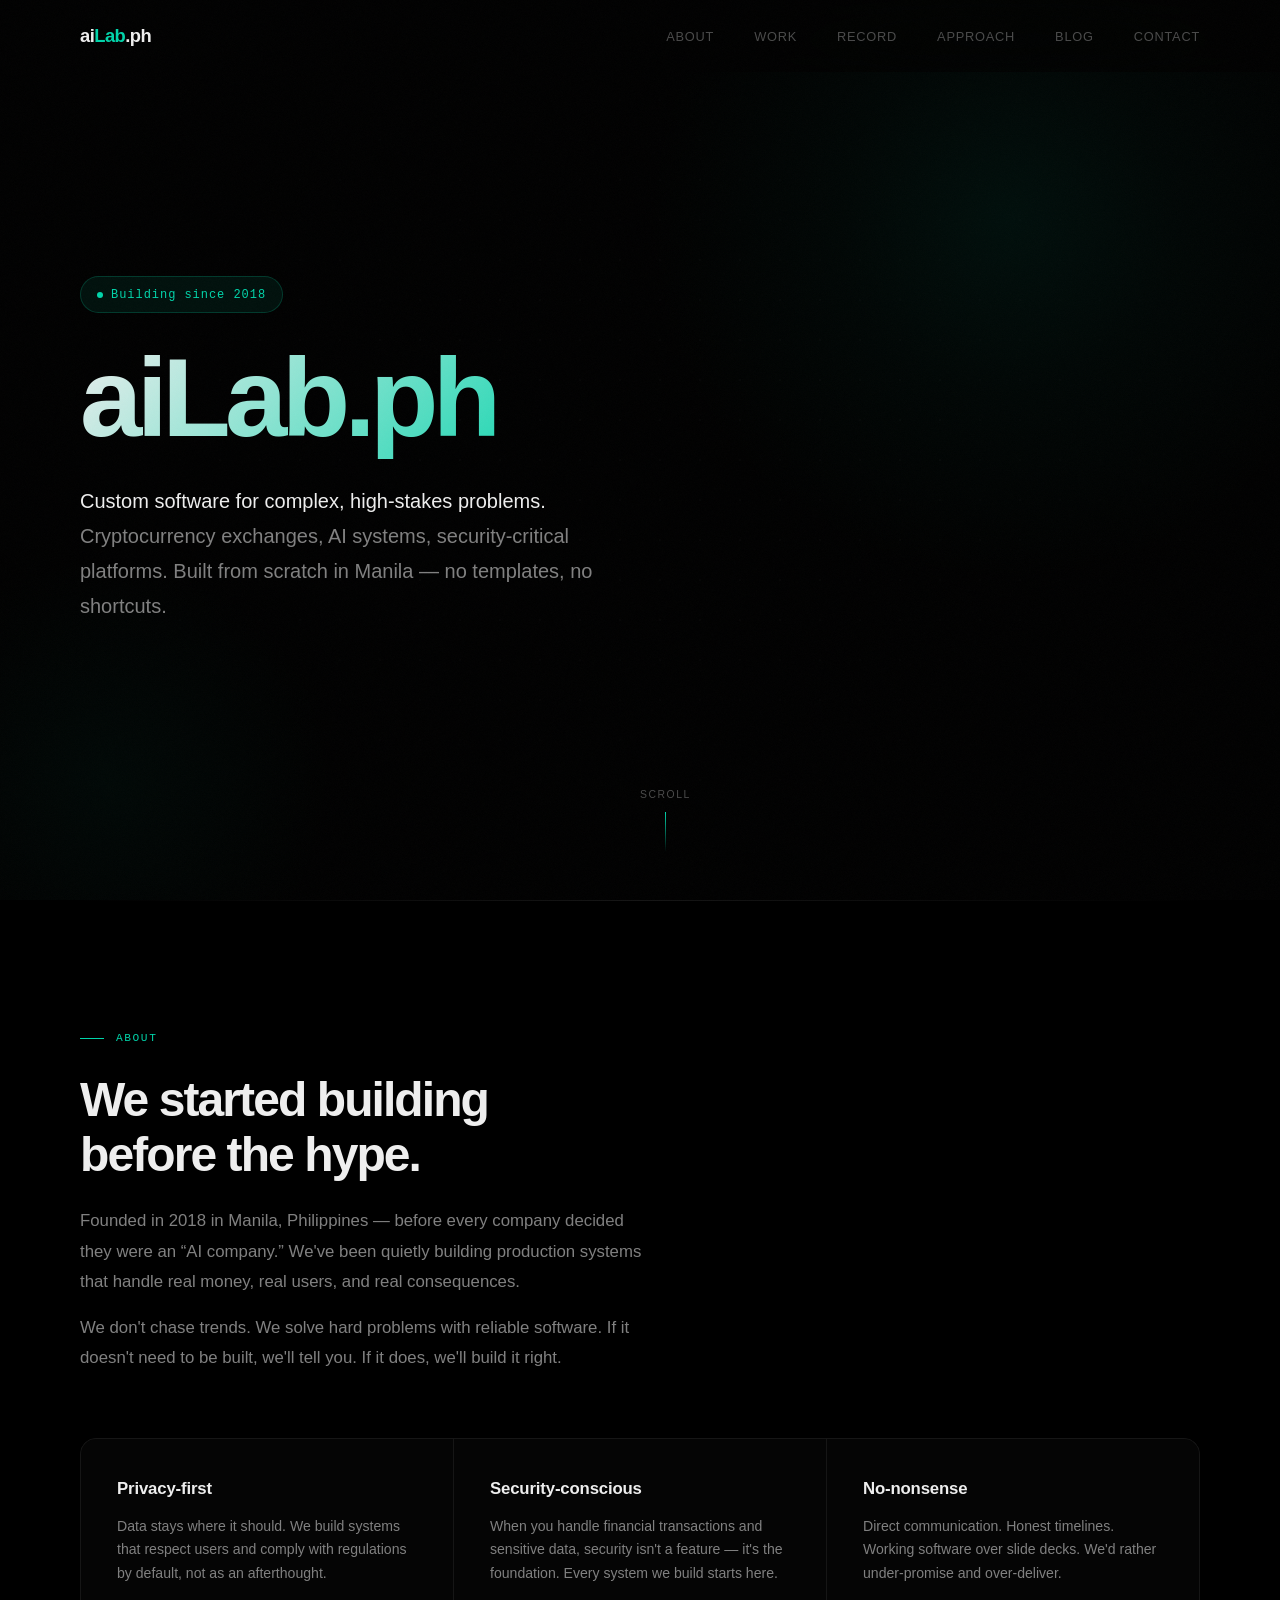
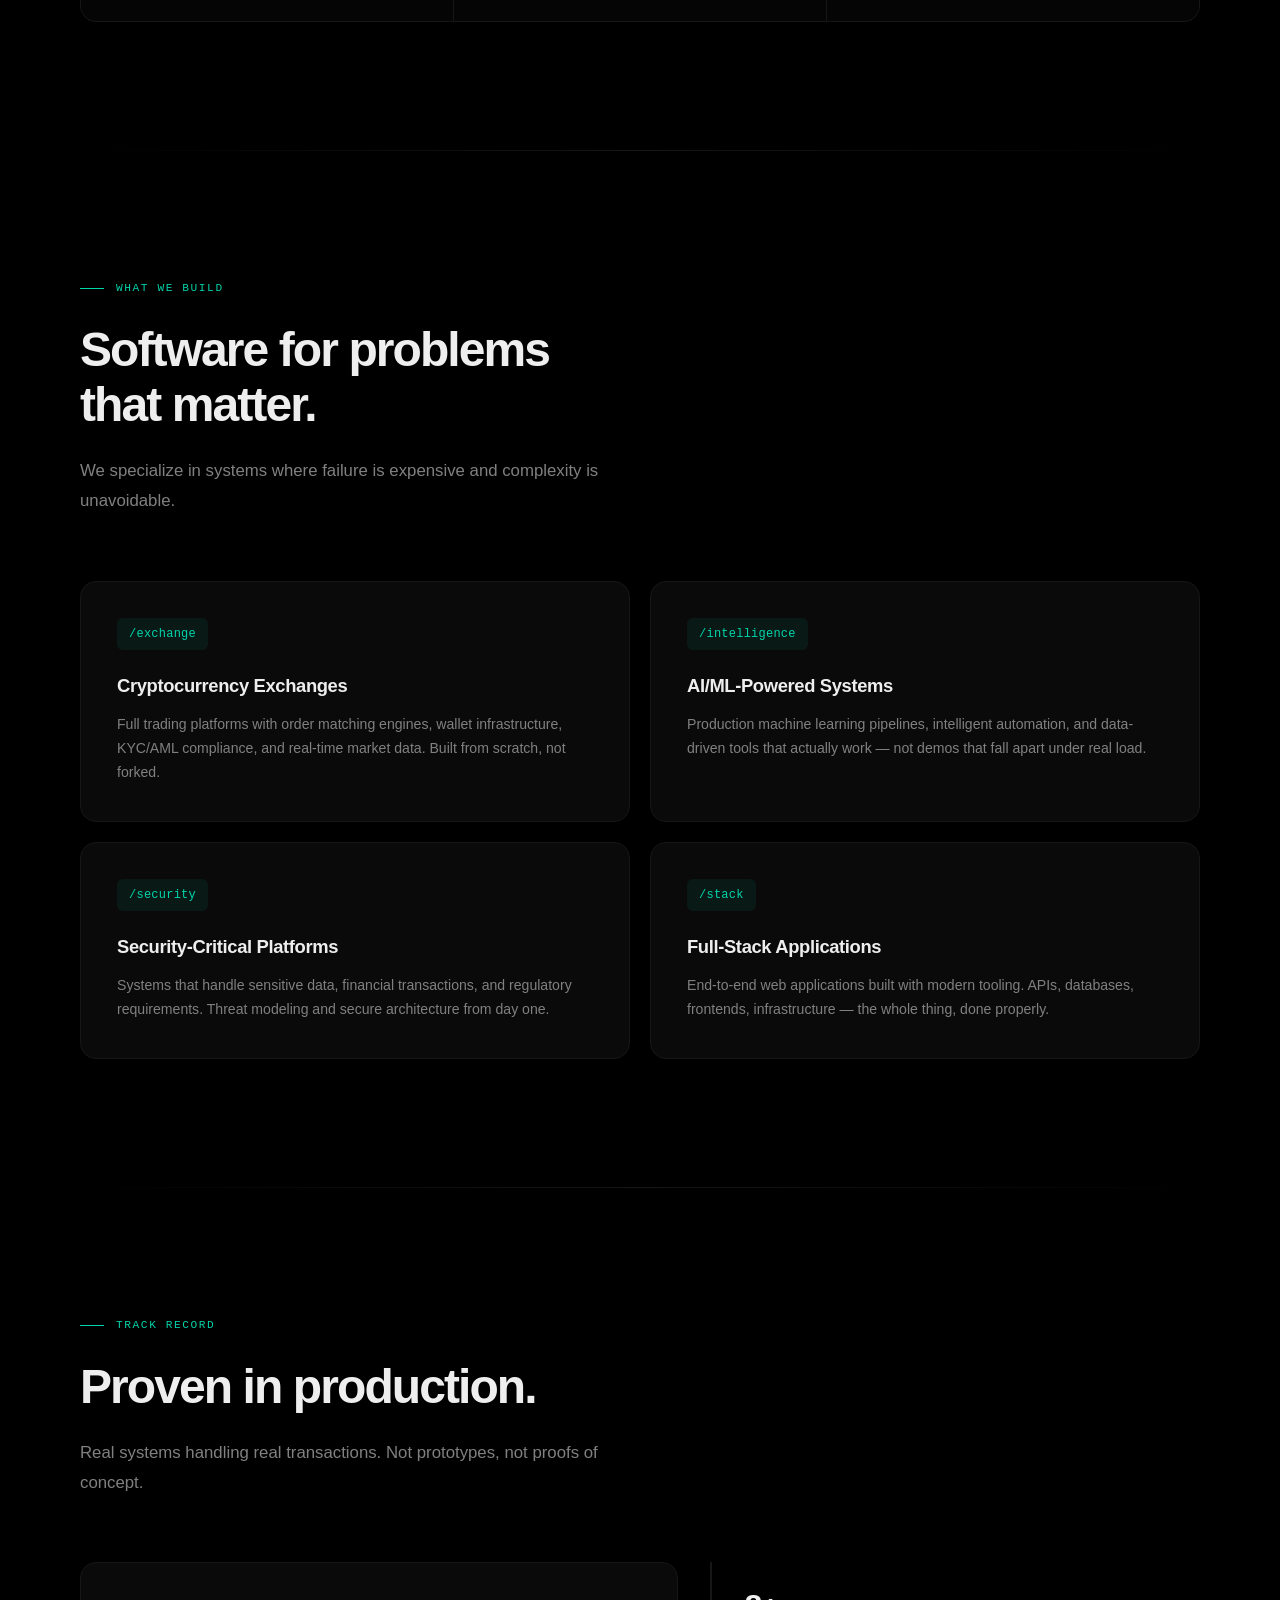
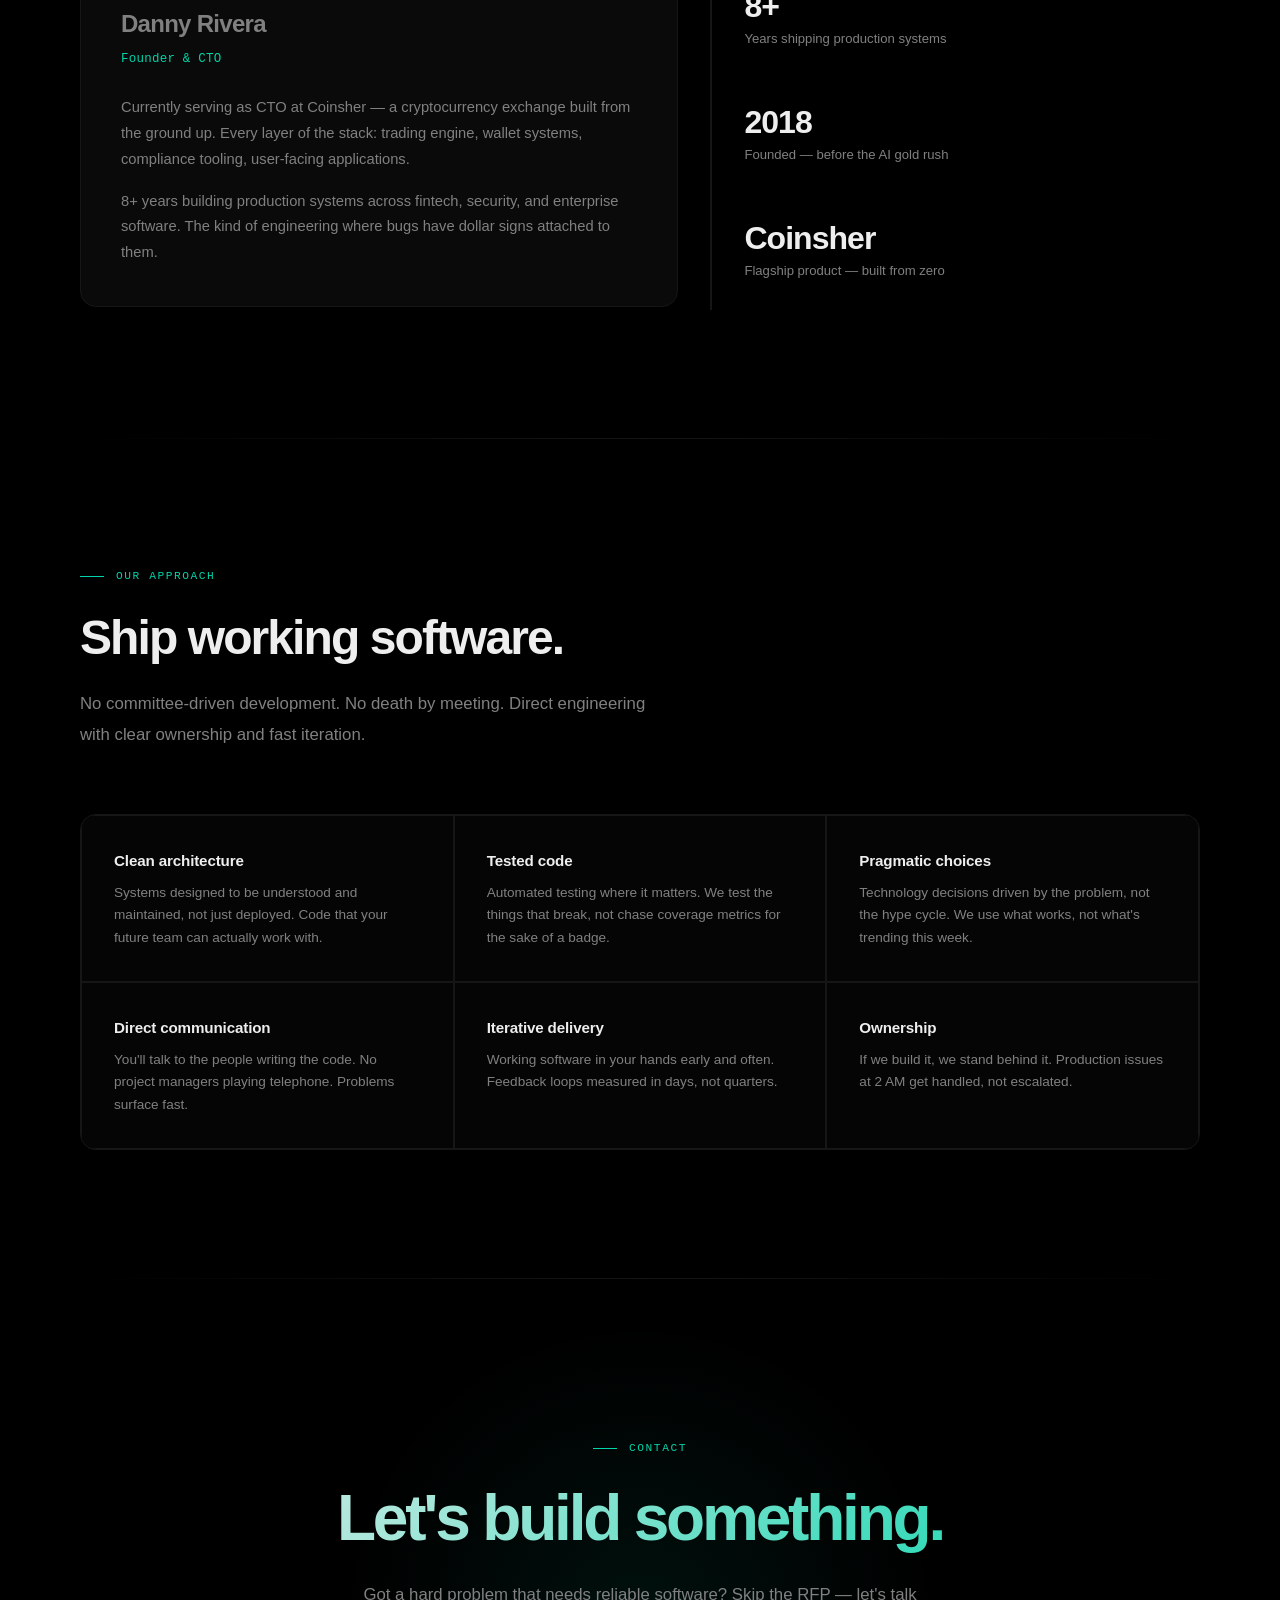
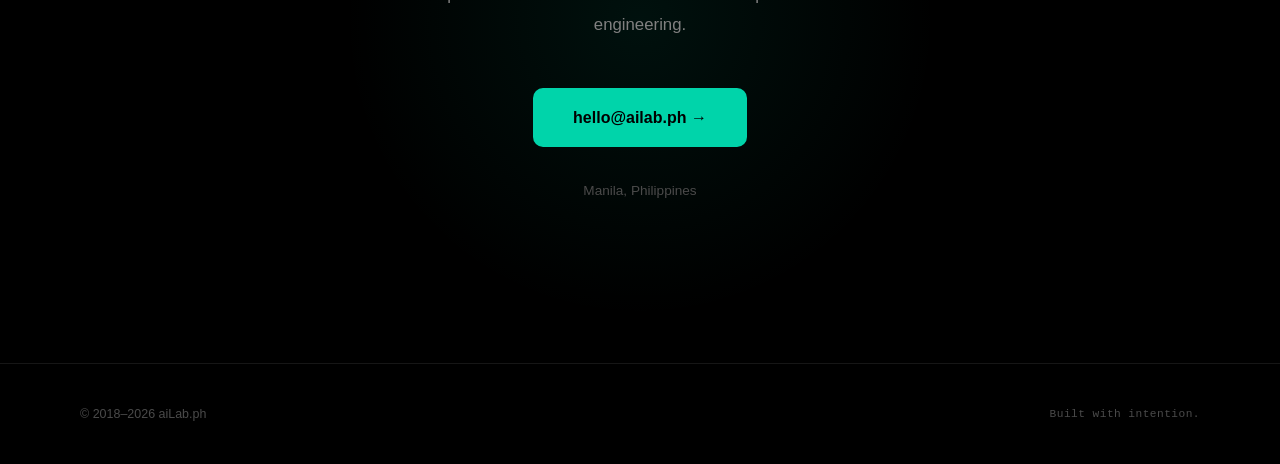
==== commit d77529a2: "Add blog system with auth, CRUD API, and server-rendered pages Full blog implementation using Cloudf" ====
--- a/index.html
+++ b/index.html
@@ -886,6 +886,7 @@
                 <li><a href="#work">Work</a></li>
                 <li><a href="#track-record">Record</a></li>
                 <li><a href="#approach">Approach</a></li>
+                <li><a href="/blog/">Blog</a></li>
                 <li><a href="#contact">Contact</a></li>
             </ul>
         </div>
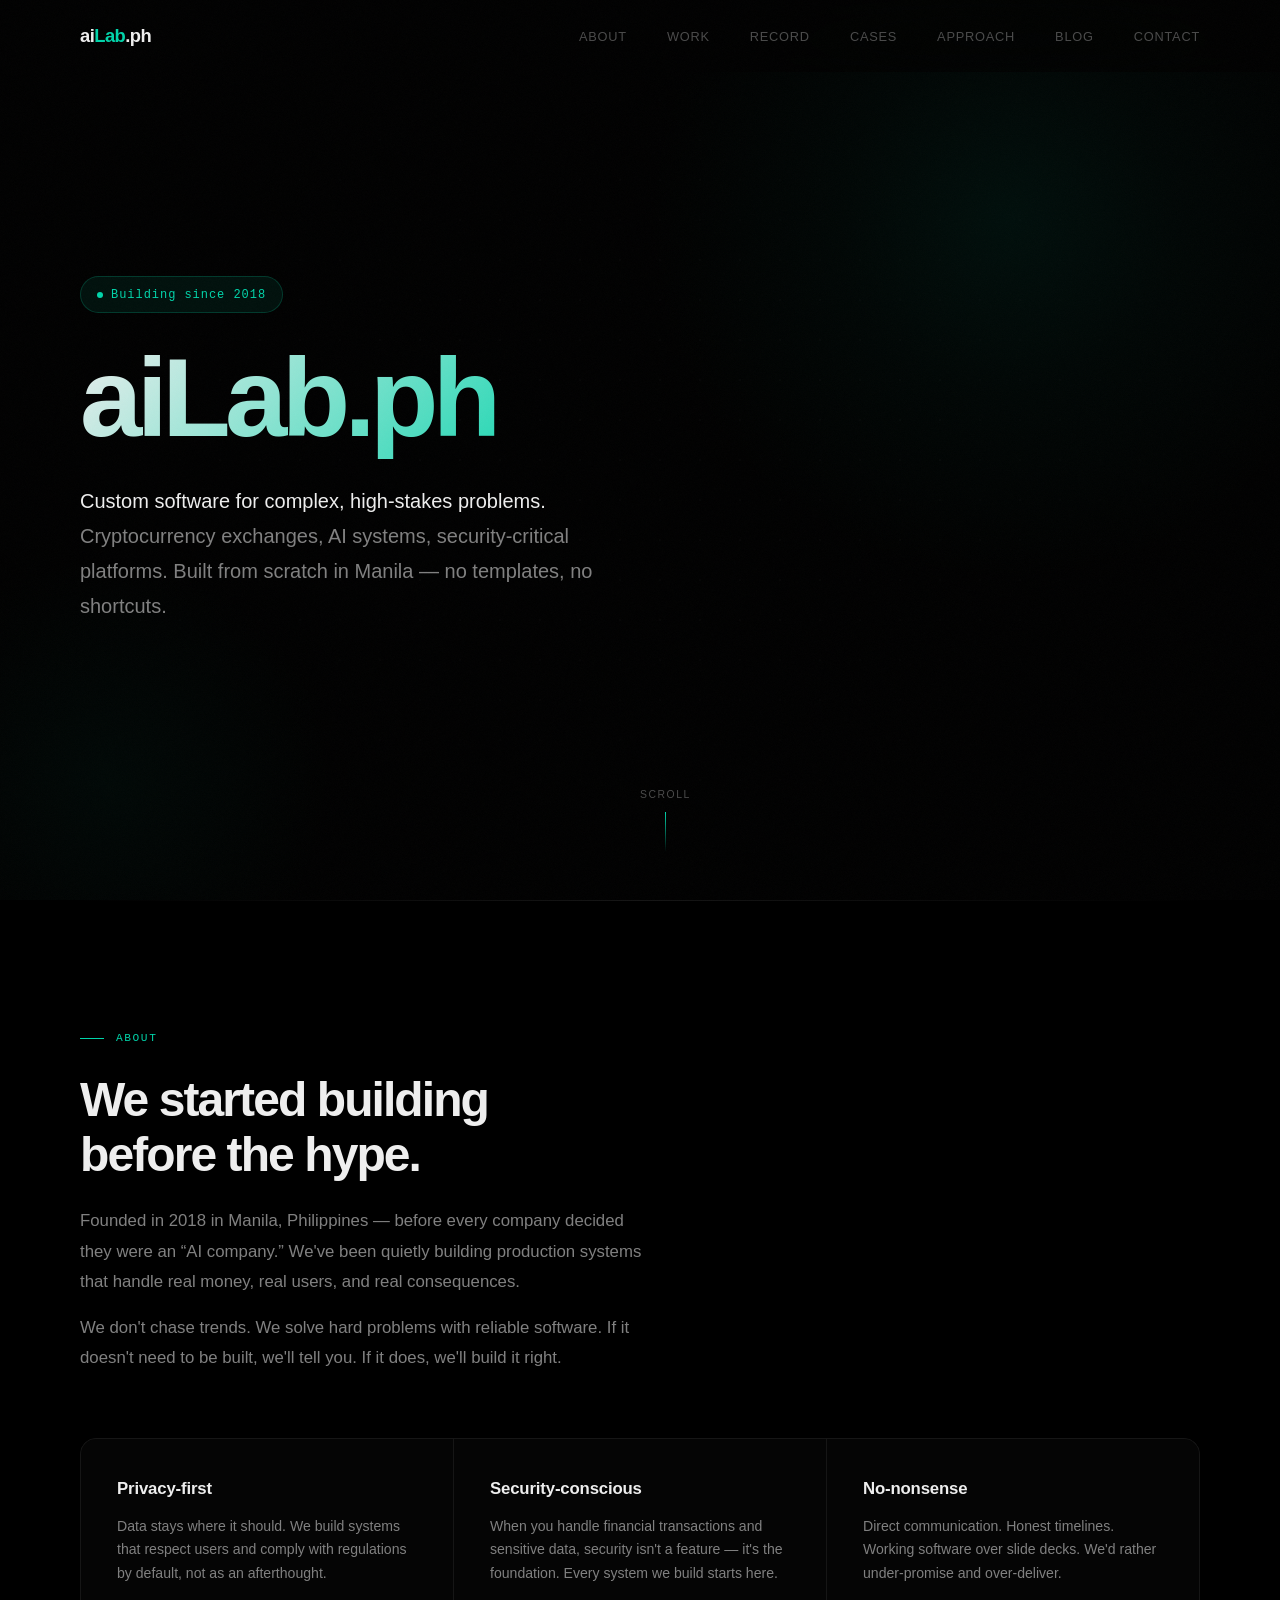
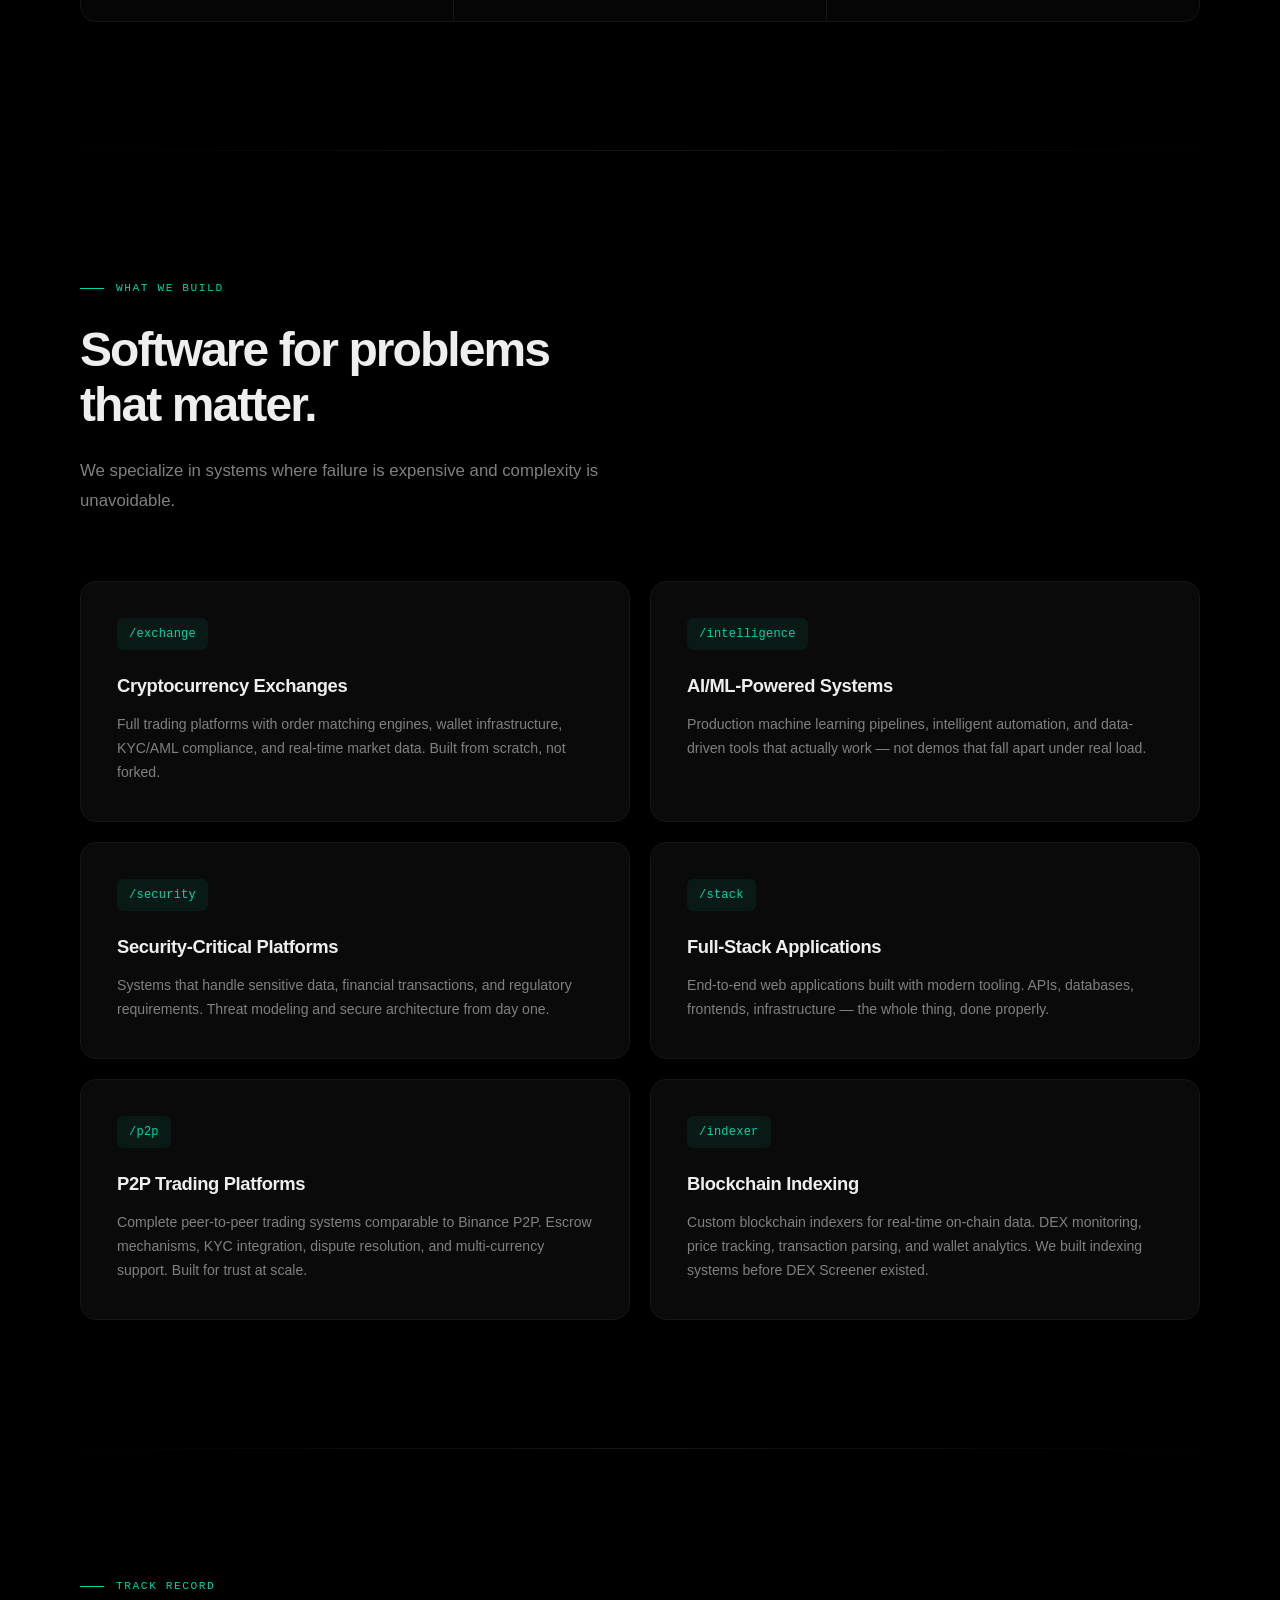
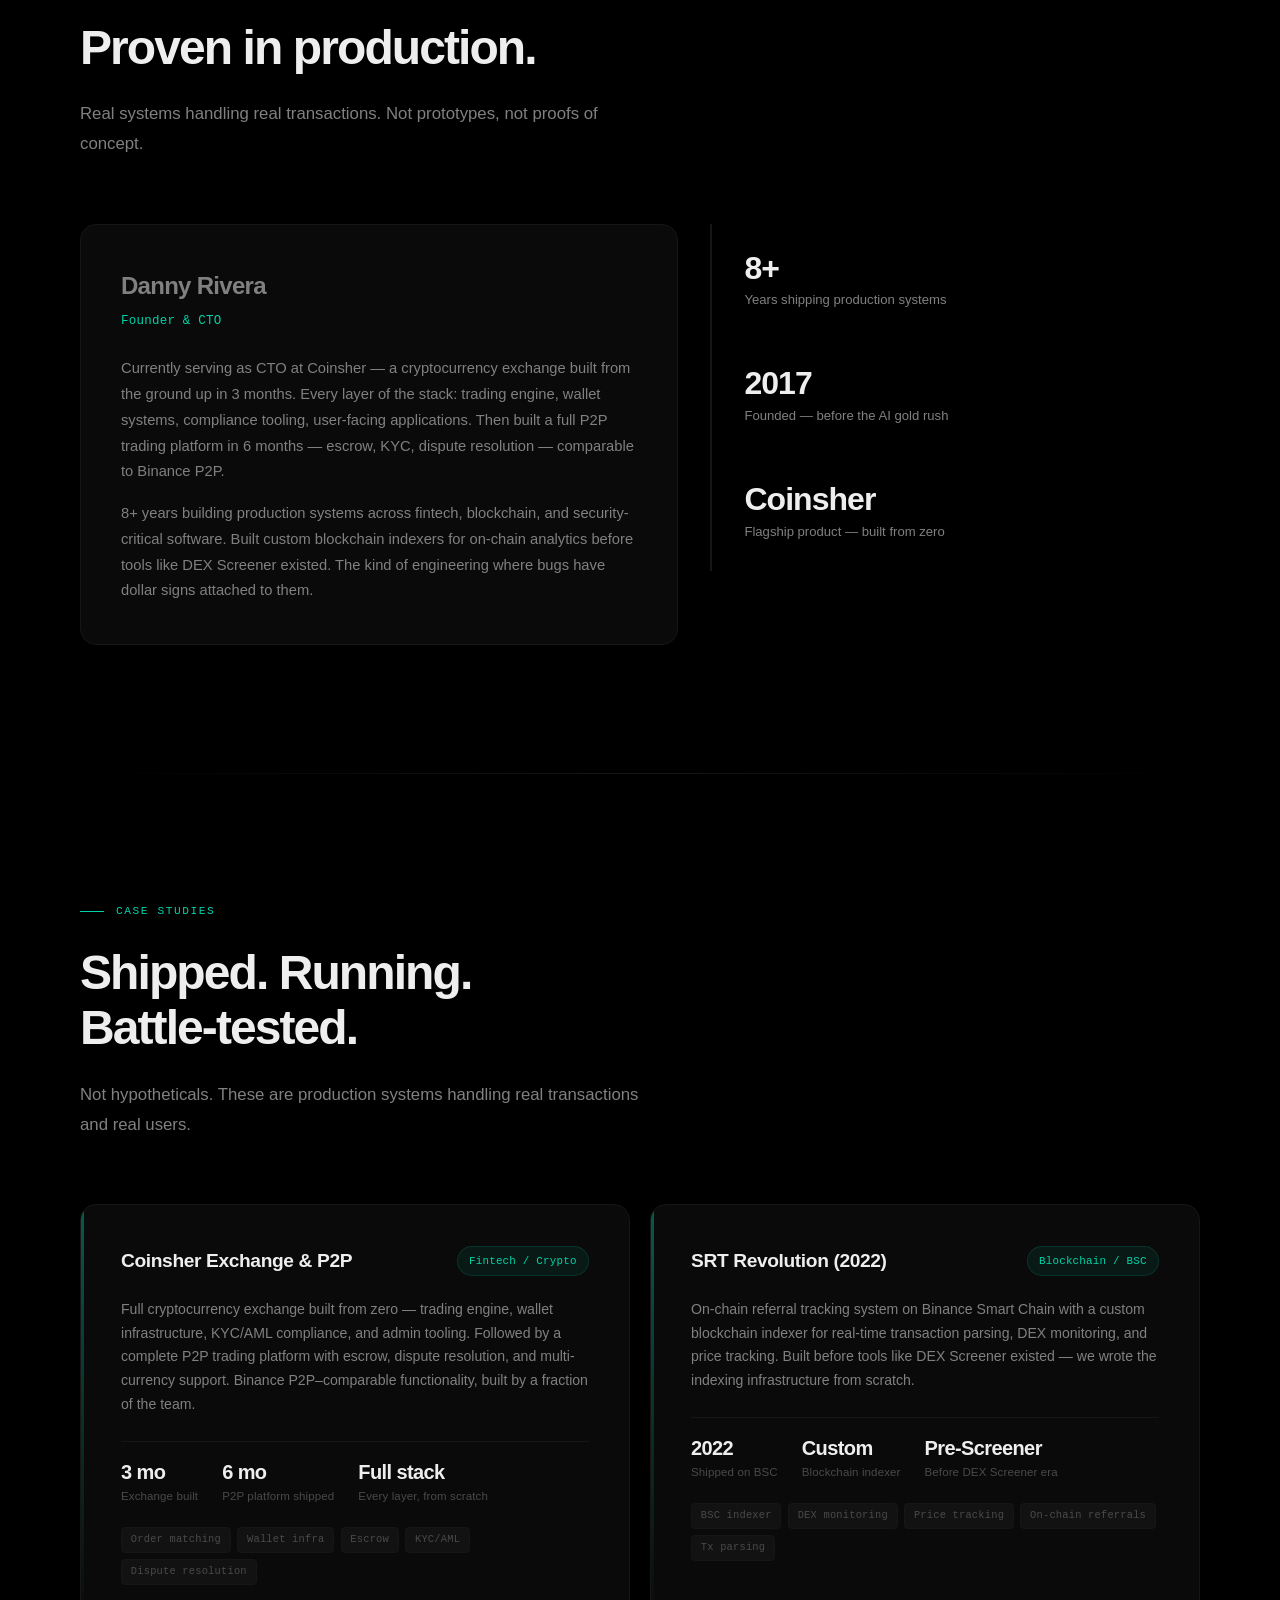
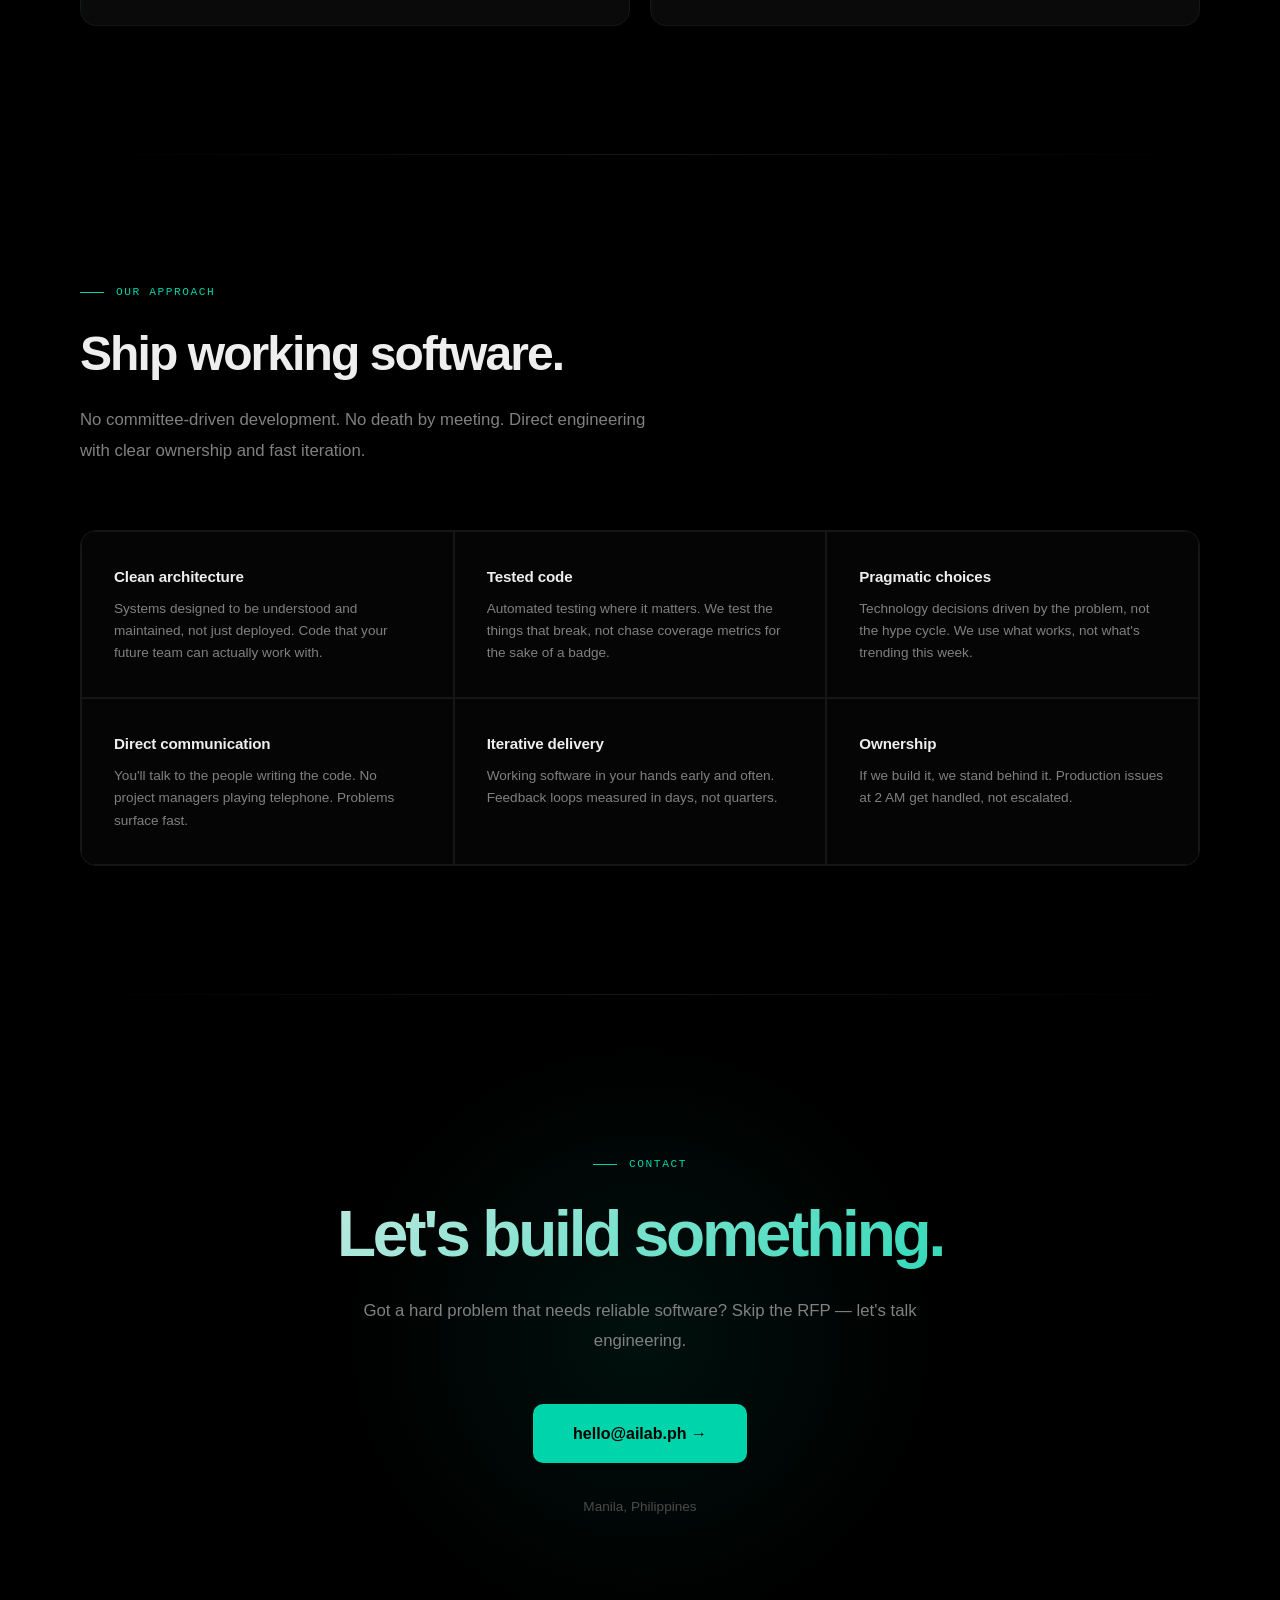
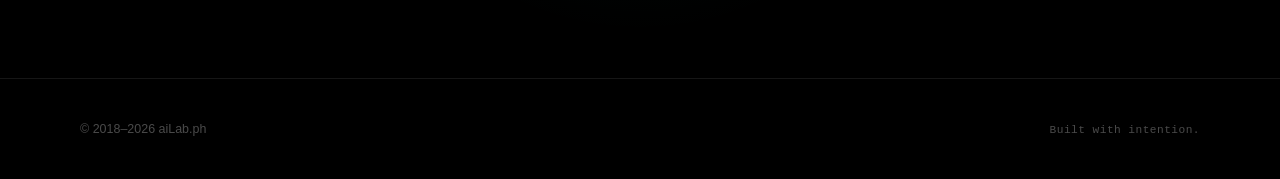
==== commit c9f13449: "Add P2P trading, blockchain indexing, and case studies to site" ====
--- a/index.html
+++ b/index.html
@@ -649,6 +649,141 @@
         }
 
         /* ══════════════════════════
+           CASE STUDIES
+           ══════════════════════════ */
+        .case-studies-grid {
+            display: grid;
+            grid-template-columns: repeat(2, 1fr);
+            gap: 1.25rem;
+            margin-top: 4rem;
+        }
+
+        .case-card {
+            padding: 2.5rem;
+            background: var(--bg-card);
+            border: 1px solid var(--border);
+            border-radius: 16px;
+            position: relative;
+            overflow: hidden;
+            transition: border-color 0.4s ease, transform 0.4s var(--ease-out), box-shadow 0.4s ease;
+        }
+
+        .case-card::before {
+            content: '';
+            position: absolute;
+            top: 0;
+            left: 0;
+            width: 3px;
+            height: 100%;
+            background: linear-gradient(180deg, var(--accent), transparent);
+            opacity: 0.4;
+            transition: opacity 0.4s ease;
+        }
+
+        .case-card:hover {
+            border-color: var(--border-hover);
+            transform: translateY(-4px);
+            box-shadow: 0 16px 48px rgba(0, 0, 0, 0.5), 0 0 0 1px var(--border-hover);
+        }
+
+        .case-card:hover::before {
+            opacity: 1;
+        }
+
+        .case-card-header {
+            display: flex;
+            align-items: center;
+            justify-content: space-between;
+            gap: 1rem;
+            margin-bottom: 1.25rem;
+        }
+
+        .case-card h3 {
+            font-size: 1.2rem;
+            font-weight: 700;
+            letter-spacing: -0.02em;
+        }
+
+        .case-badge {
+            font-family: var(--font-mono);
+            font-size: 0.68rem;
+            font-weight: 500;
+            color: var(--accent);
+            padding: 0.3rem 0.7rem;
+            background: var(--accent-soft);
+            border: 1px solid rgba(0, 212, 170, 0.15);
+            border-radius: 100px;
+            white-space: nowrap;
+            letter-spacing: 0.02em;
+        }
+
+        .case-card p {
+            font-size: 0.88rem;
+            color: var(--text-secondary);
+            line-height: 1.7;
+        }
+
+        .case-metrics {
+            display: flex;
+            gap: 1.5rem;
+            margin-top: 1.5rem;
+            padding-top: 1.25rem;
+            border-top: 1px solid var(--border);
+        }
+
+        .case-metric {
+            display: flex;
+            flex-direction: column;
+        }
+
+        .case-metric-value {
+            font-size: 1.25rem;
+            font-weight: 900;
+            color: var(--text);
+            letter-spacing: -0.03em;
+            line-height: 1;
+            font-variant-numeric: tabular-nums;
+        }
+
+        .case-metric-label {
+            font-size: 0.72rem;
+            color: var(--text-dim);
+            margin-top: 0.3rem;
+            letter-spacing: 0.01em;
+        }
+
+        .case-tech {
+            display: flex;
+            flex-wrap: wrap;
+            gap: 0.4rem;
+            margin-top: 1.25rem;
+        }
+
+        .case-tech span {
+            font-family: var(--font-mono);
+            font-size: 0.65rem;
+            font-weight: 500;
+            color: var(--text-dim);
+            padding: 0.2rem 0.55rem;
+            background: rgba(255, 255, 255, 0.03);
+            border: 1px solid var(--border);
+            border-radius: 4px;
+            letter-spacing: 0.02em;
+        }
+
+        @media (max-width: 900px) {
+            .case-studies-grid {
+                grid-template-columns: 1fr;
+            }
+        }
+
+        @media (max-width: 480px) {
+            .case-card { padding: 1.75rem; }
+            .case-card-header { flex-direction: column; align-items: flex-start; gap: 0.5rem; }
+            .case-metrics { flex-wrap: wrap; }
+        }
+
+        /* ══════════════════════════
            APPROACH
            ══════════════════════════ */
         .approach-list {
@@ -885,6 +1020,7 @@
                 <li><a href="#about">About</a></li>
                 <li><a href="#work">Work</a></li>
                 <li><a href="#track-record">Record</a></li>
+                <li><a href="#case-studies">Cases</a></li>
                 <li><a href="#approach">Approach</a></li>
                 <li><a href="/blog/">Blog</a></li>
                 <li><a href="#contact">Contact</a></li>
@@ -978,6 +1114,16 @@
                     <h3>Full-Stack Applications</h3>
                     <p>End-to-end web applications built with modern tooling. APIs, databases, frontends, infrastructure &mdash; the whole thing, done properly.</p>
                 </div>
+                <div class="build-item reveal-stagger">
+                    <span class="build-icon">/p2p</span>
+                    <h3>P2P Trading Platforms</h3>
+                    <p>Complete peer-to-peer trading systems comparable to Binance P2P. Escrow mechanisms, KYC integration, dispute resolution, and multi-currency support. Built for trust at scale.</p>
+                </div>
+                <div class="build-item reveal-stagger">
+                    <span class="build-icon">/indexer</span>
+                    <h3>Blockchain Indexing</h3>
+                    <p>Custom blockchain indexers for real-time on-chain data. DEX monitoring, price tracking, transaction parsing, and wallet analytics. We built indexing systems before DEX Screener existed.</p>
+                </div>
             </div>
         </div>
     </section>
@@ -1000,10 +1146,10 @@
                     <p class="name">Danny Rivera</p>
                     <p class="role">Founder &amp; CTO</p>
                     <p>
-                        Currently serving as CTO at Coinsher &mdash; a cryptocurrency exchange built from the ground up. Every layer of the stack: trading engine, wallet systems, compliance tooling, user-facing applications.
+                        Currently serving as CTO at Coinsher &mdash; a cryptocurrency exchange built from the ground up in 3 months. Every layer of the stack: trading engine, wallet systems, compliance tooling, user-facing applications. Then built a full P2P trading platform in 6 months &mdash; escrow, KYC, dispute resolution &mdash; comparable to Binance P2P.
                     </p>
                     <p style="margin-top: 1rem;">
-                        8+ years building production systems across fintech, security, and enterprise software. The kind of engineering where bugs have dollar signs attached to them.
+                        8+ years building production systems across fintech, blockchain, and security-critical software. Built custom blockchain indexers for on-chain analytics before tools like DEX Screener existed. The kind of engineering where bugs have dollar signs attached to them.
                     </p>
                 </div>
 
@@ -1019,6 +1165,85 @@
                     <div class="stat-item reveal-stagger">
                         <div class="stat-value">Coinsher</div>
                         <div class="stat-label">Flagship product &mdash; built from zero</div>
+                    </div>
+                </div>
+            </div>
+        </div>
+    </section>
+
+    <div class="divider"></div>
+
+    <!-- Case Studies -->
+    <section id="case-studies">
+        <div class="container">
+            <div class="reveal">
+                <p class="section-label">Case Studies</p>
+                <h2 class="section-heading">Shipped. Running.<br>Battle-tested.</h2>
+                <p class="section-text">
+                    Not hypotheticals. These are production systems handling real transactions and real users.
+                </p>
+            </div>
+
+            <div class="case-studies-grid">
+                <div class="case-card reveal-stagger">
+                    <div class="case-card-header">
+                        <h3>Coinsher Exchange &amp; P2P</h3>
+                        <span class="case-badge">Fintech / Crypto</span>
+                    </div>
+                    <p>
+                        Full cryptocurrency exchange built from zero &mdash; trading engine, wallet infrastructure, KYC/AML compliance, and admin tooling. Followed by a complete P2P trading platform with escrow, dispute resolution, and multi-currency support. Binance P2P&ndash;comparable functionality, built by a fraction of the team.
+                    </p>
+                    <div class="case-metrics">
+                        <div class="case-metric">
+                            <span class="case-metric-value">3 mo</span>
+                            <span class="case-metric-label">Exchange built</span>
+                        </div>
+                        <div class="case-metric">
+                            <span class="case-metric-value">6 mo</span>
+                            <span class="case-metric-label">P2P platform shipped</span>
+                        </div>
+                        <div class="case-metric">
+                            <span class="case-metric-value">Full stack</span>
+                            <span class="case-metric-label">Every layer, from scratch</span>
+                        </div>
+                    </div>
+                    <div class="case-tech">
+                        <span>Order matching</span>
+                        <span>Wallet infra</span>
+                        <span>Escrow</span>
+                        <span>KYC/AML</span>
+                        <span>Dispute resolution</span>
+                    </div>
+                </div>
+
+                <div class="case-card reveal-stagger">
+                    <div class="case-card-header">
+                        <h3>SRT Revolution (2022)</h3>
+                        <span class="case-badge">Blockchain / BSC</span>
+                    </div>
+                    <p>
+                        On-chain referral tracking system on Binance Smart Chain with a custom blockchain indexer for real-time transaction parsing, DEX monitoring, and price tracking. Built before tools like DEX Screener existed &mdash; we wrote the indexing infrastructure from scratch.
+                    </p>
+                    <div class="case-metrics">
+                        <div class="case-metric">
+                            <span class="case-metric-value">2022</span>
+                            <span class="case-metric-label">Shipped on BSC</span>
+                        </div>
+                        <div class="case-metric">
+                            <span class="case-metric-value">Custom</span>
+                            <span class="case-metric-label">Blockchain indexer</span>
+                        </div>
+                        <div class="case-metric">
+                            <span class="case-metric-value">Pre-Screener</span>
+                            <span class="case-metric-label">Before DEX Screener era</span>
+                        </div>
+                    </div>
+                    <div class="case-tech">
+                        <span>BSC indexer</span>
+                        <span>DEX monitoring</span>
+                        <span>Price tracking</span>
+                        <span>On-chain referrals</span>
+                        <span>Tx parsing</span>
                     </div>
                 </div>
             </div>
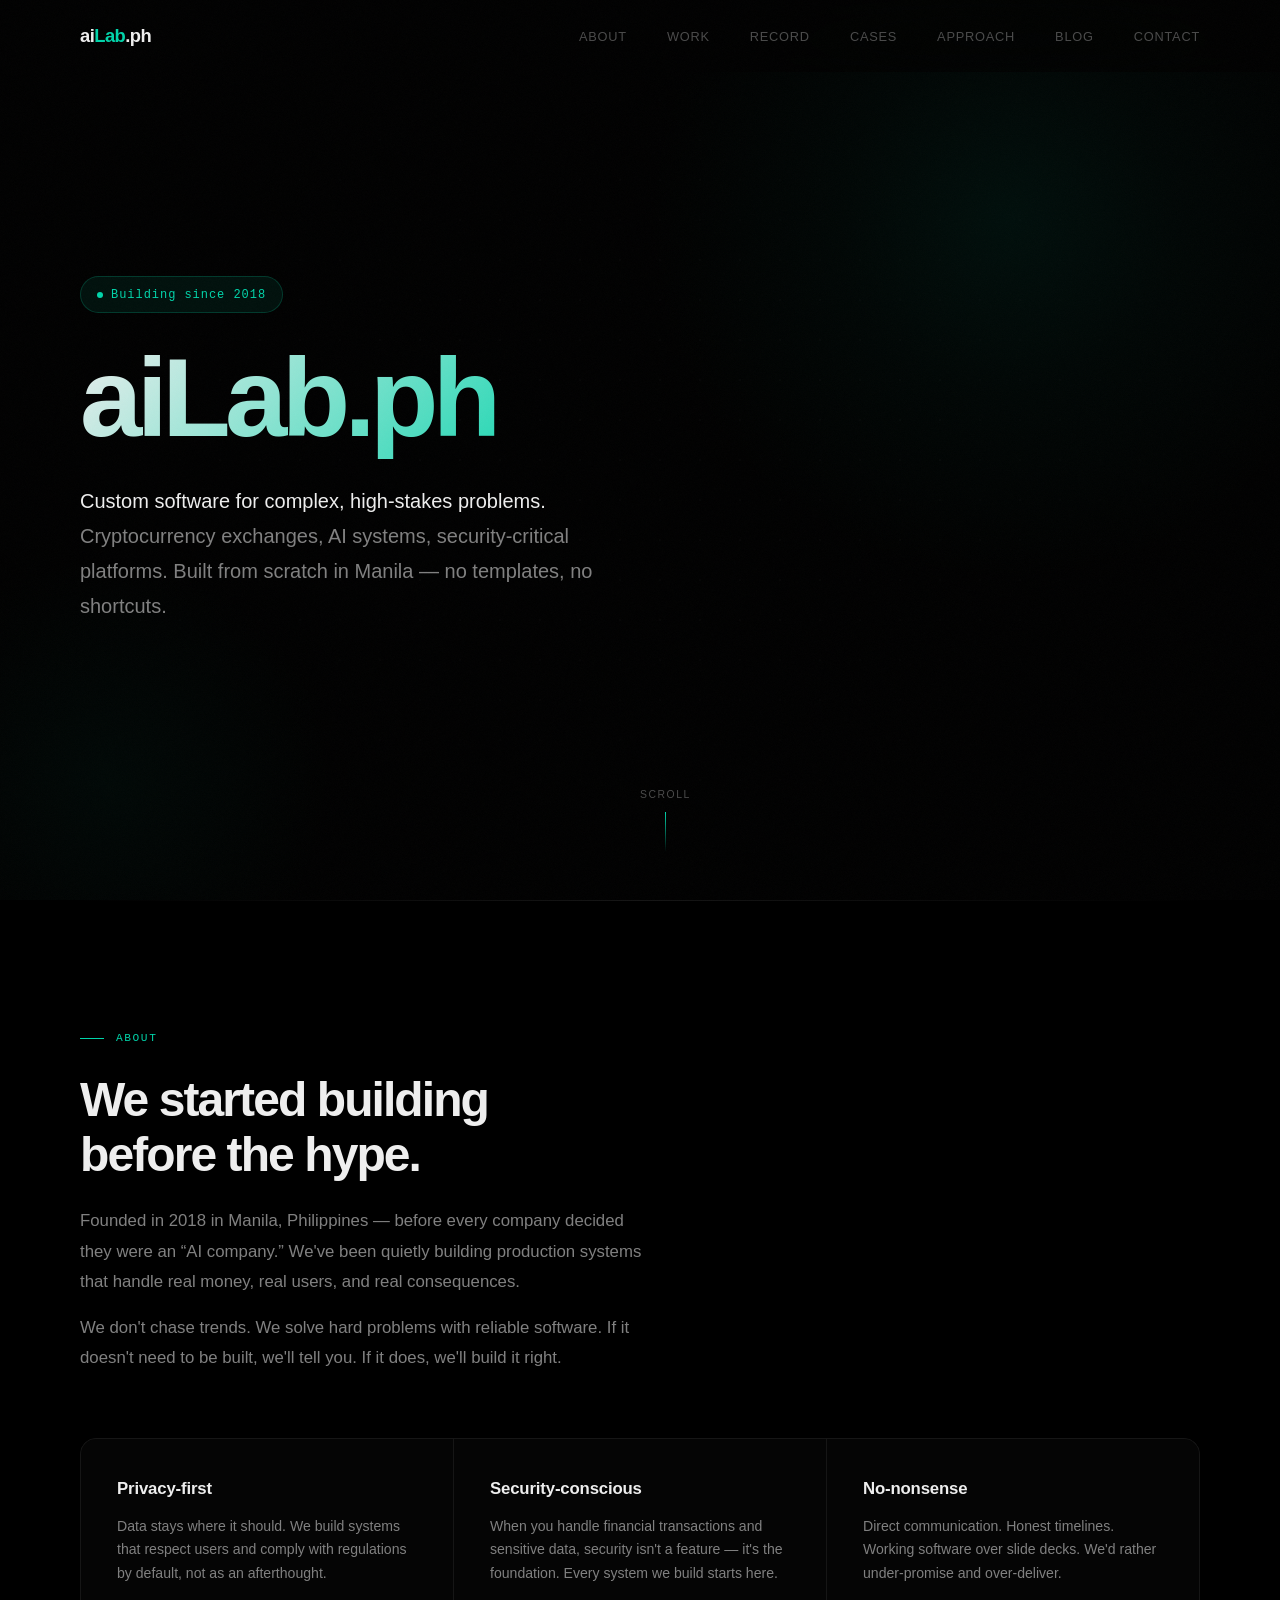
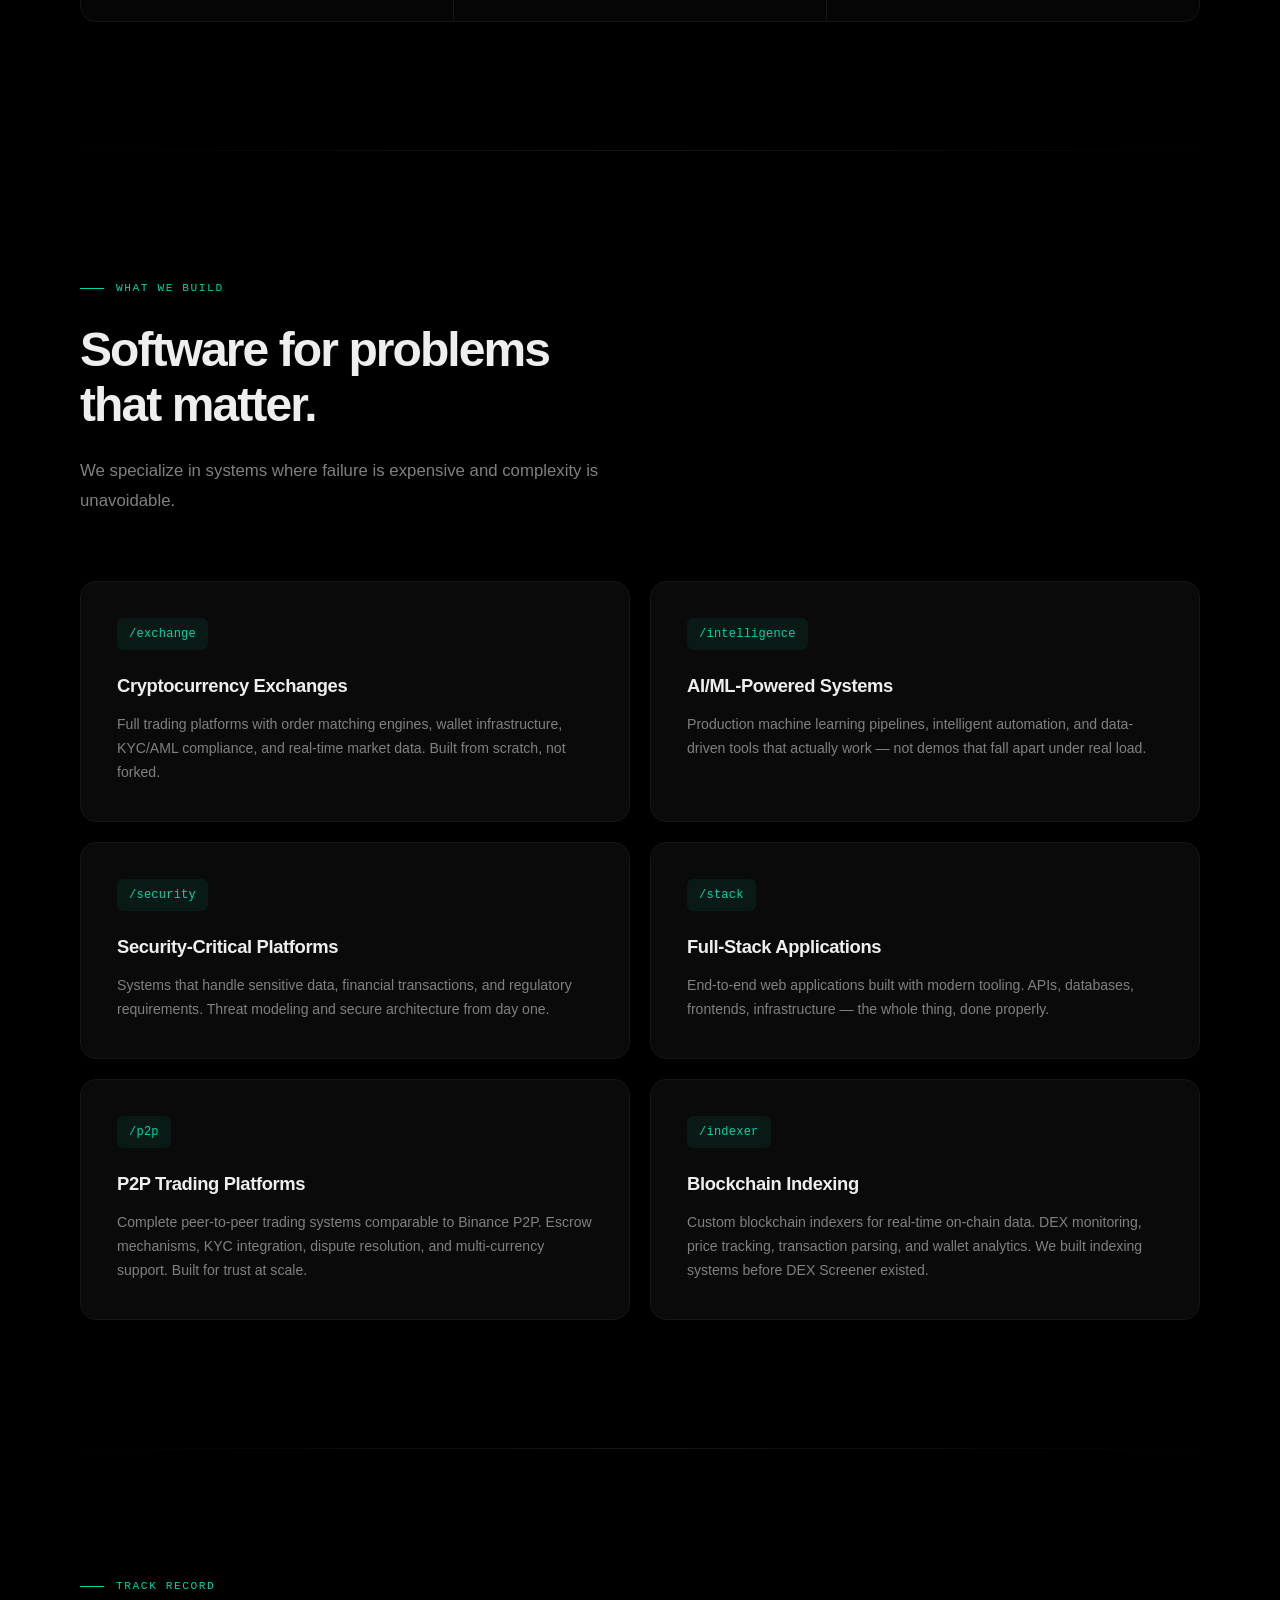
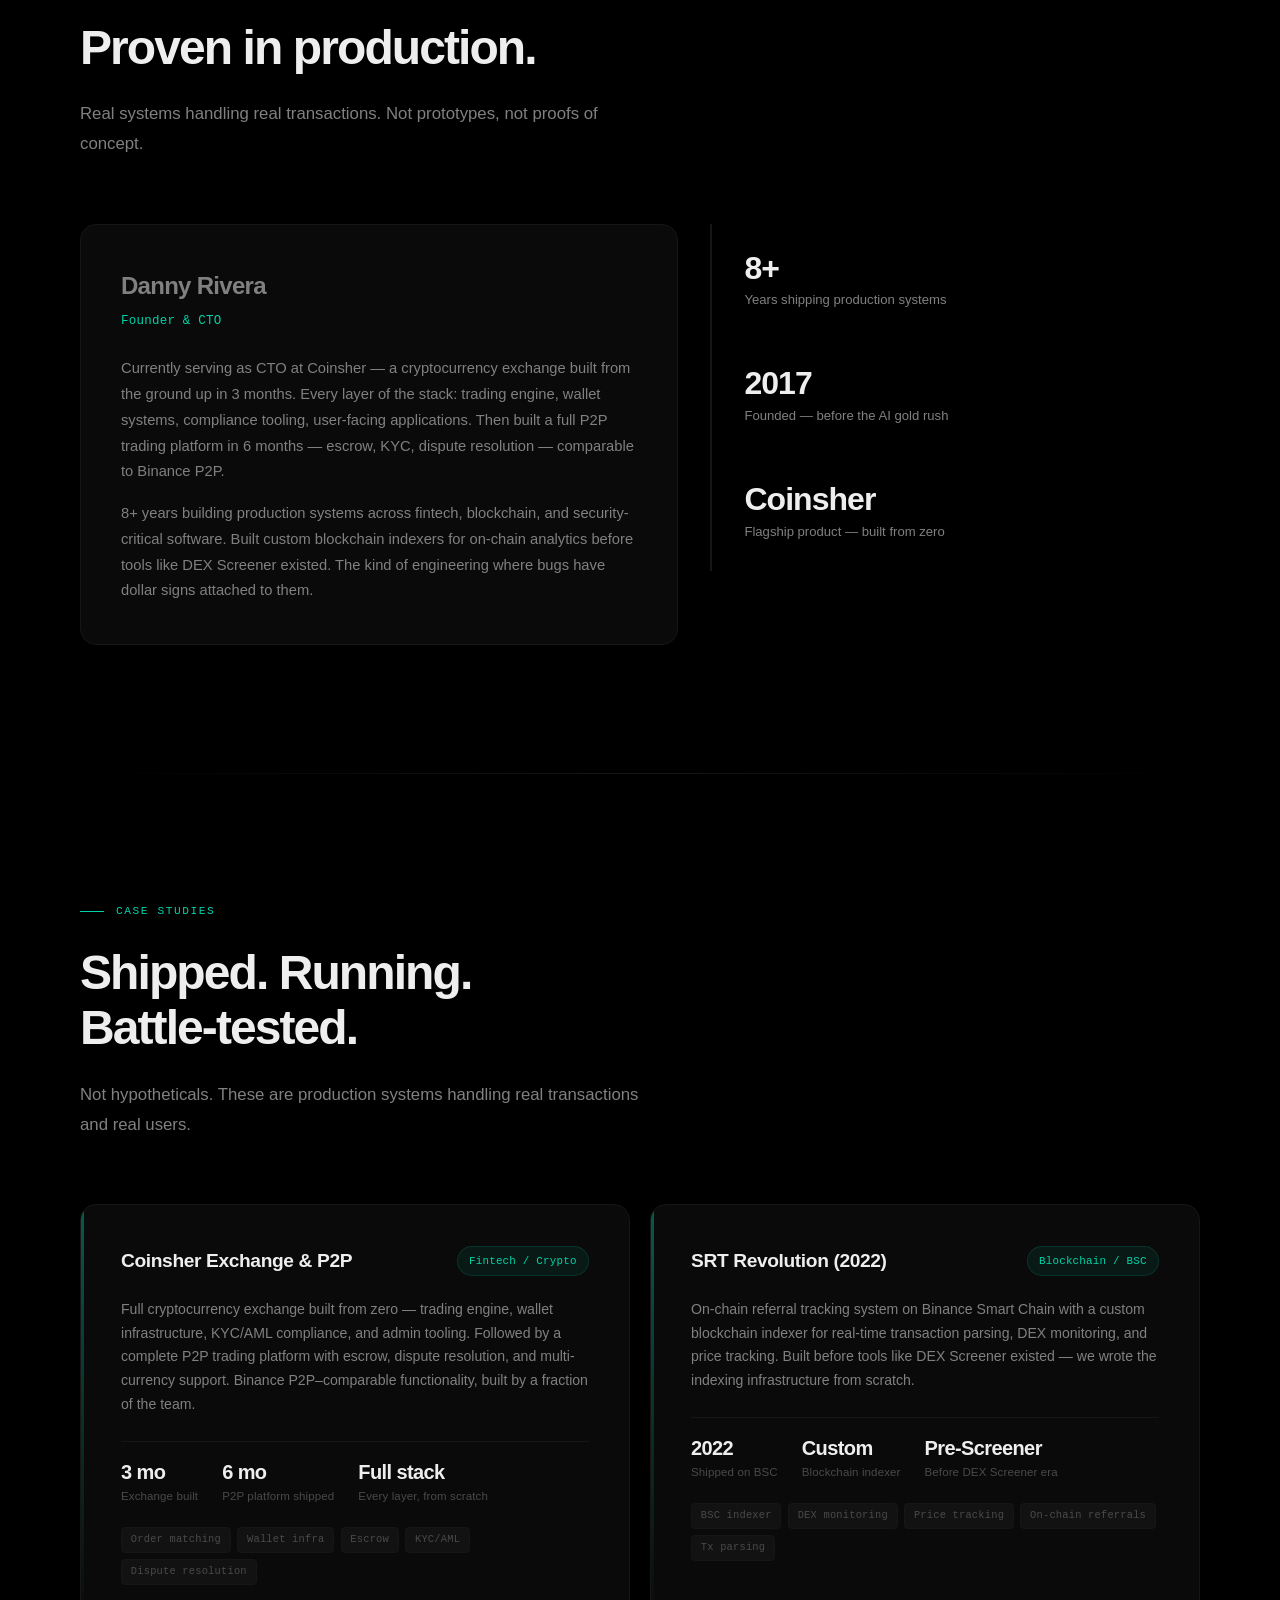
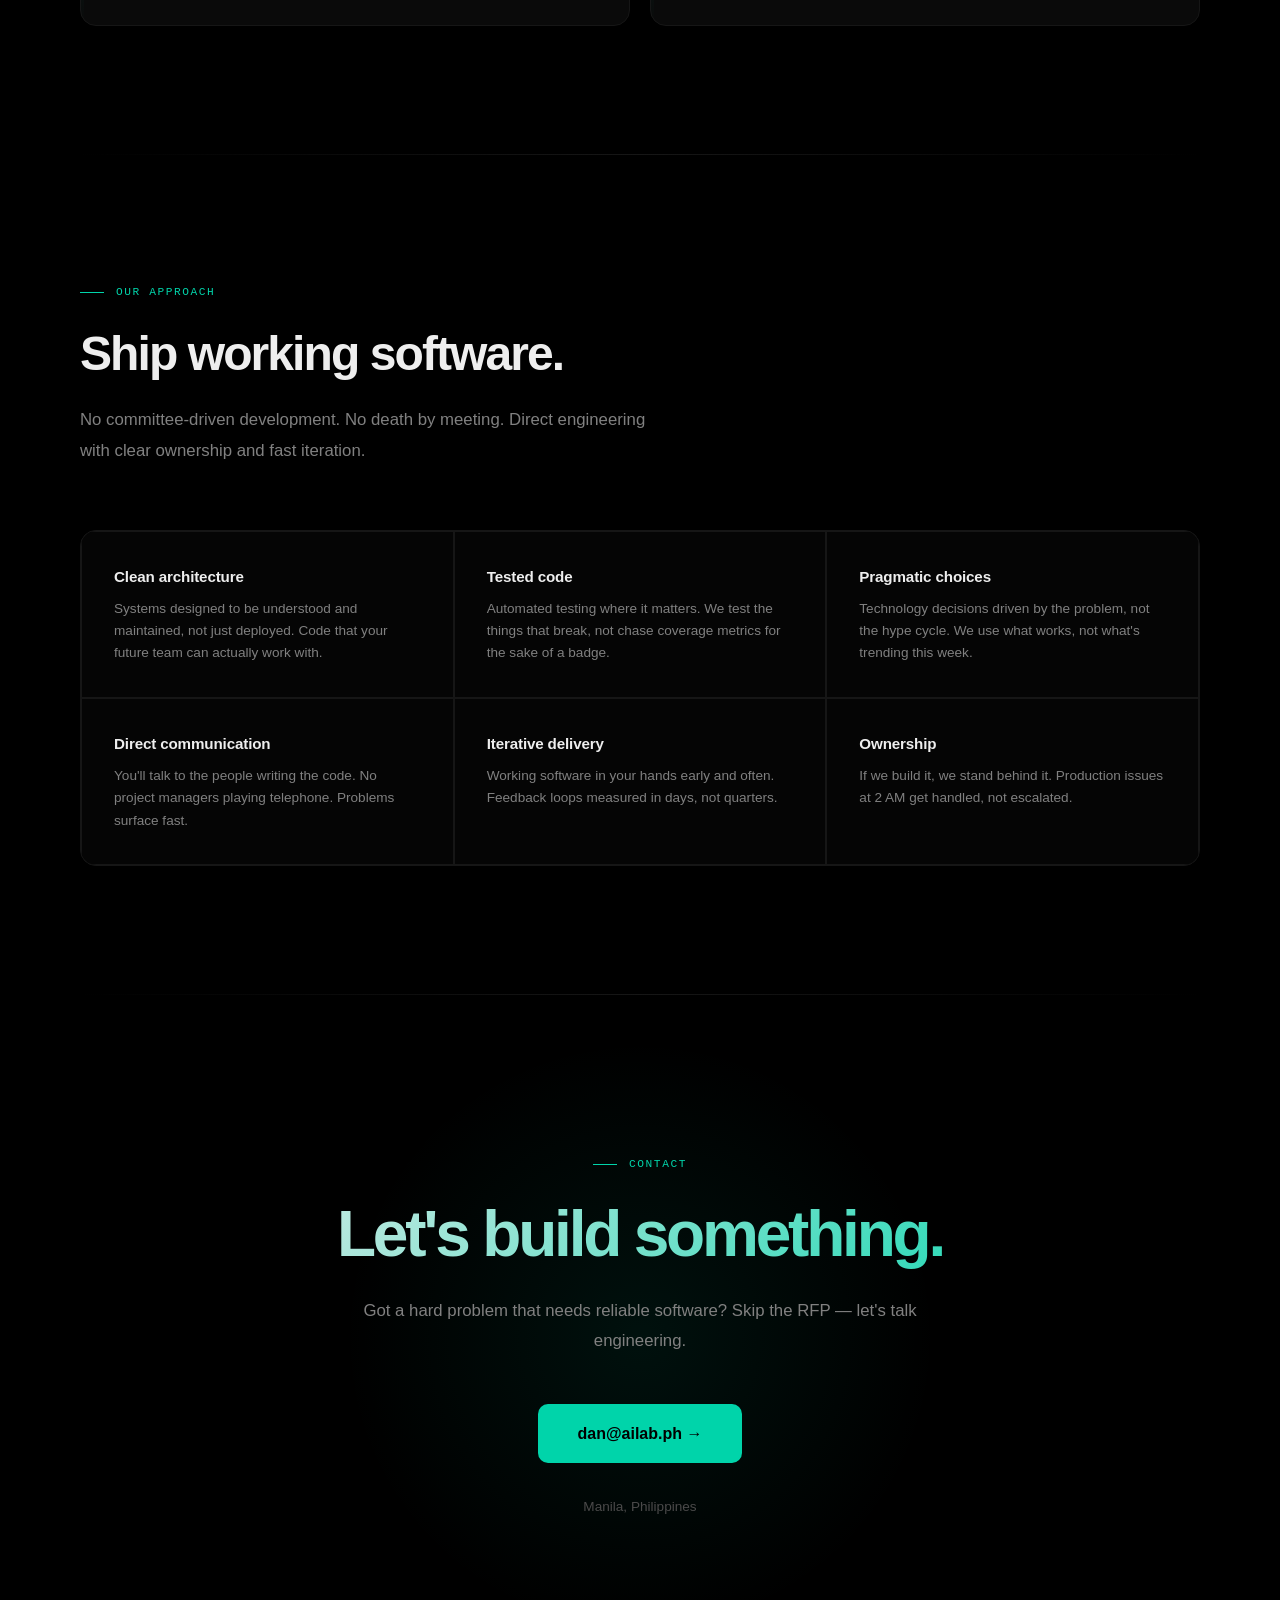
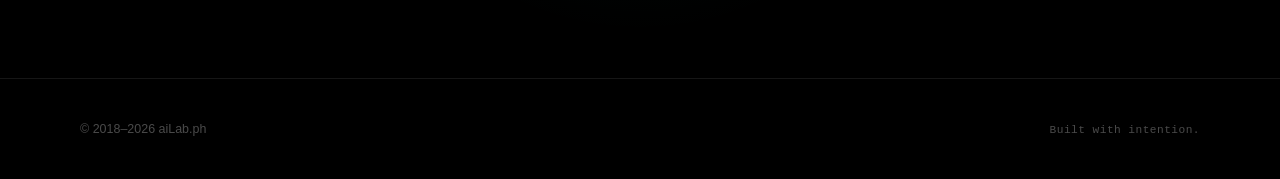
==== commit 15c22bde: "chore: update CTA email from hello@ailab.ph to dan@ailab.ph" ====
--- a/index.html
+++ b/index.html
@@ -1303,7 +1303,7 @@
                 <p class="section-text">
                     Got a hard problem that needs reliable software? Skip the RFP &mdash; let's talk engineering.
                 </p>
-                <a href="mailto:hello@ailab.ph" class="contact-email">hello@ailab.ph &rarr;</a>
+                <a href="mailto:dan@ailab.ph" class="contact-email">dan@ailab.ph &rarr;</a>
                 <p class="location">Manila, Philippines</p>
             </div>
         </div>
